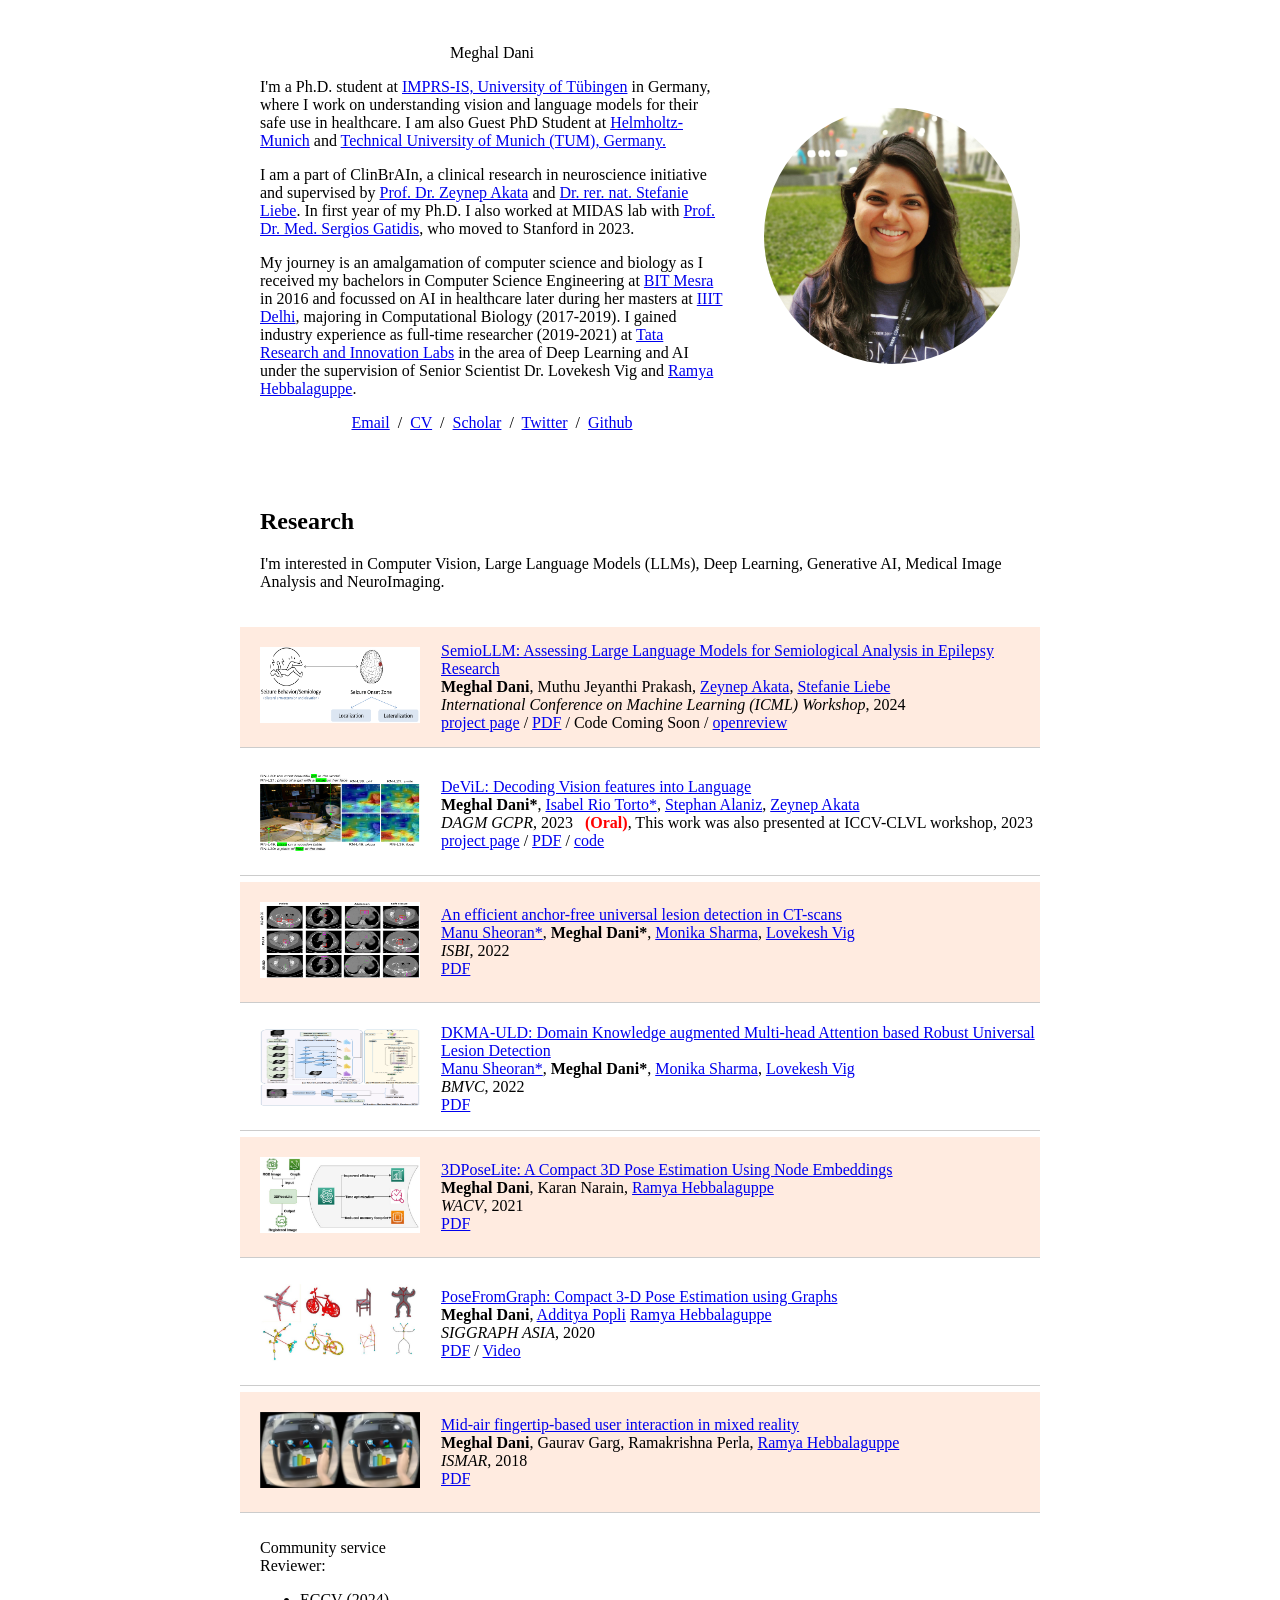
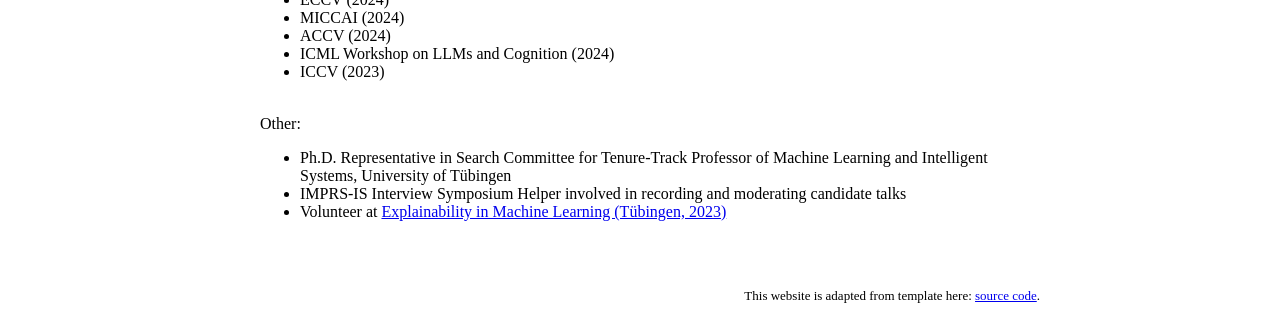
==== index.html @ 29d32790 "minor edits" ====
<!DOCTYPE HTML>
<html lang="en">
  <head>
    <meta http-equiv="Content-Type" content="text/html; charset=UTF-8">

    <title>Meghal Dani</title>

    <meta name="author" content="Meghal Dani">
    <meta name="viewport" content="width=device-width, initial-scale=1">
    <link rel="shortcut icon" href="images/favicon/favicon.ico" type="image/x-icon">
    <link rel="stylesheet" type="text/css" href="stylesheet.css">
    
  </head>

  <body>
    <table style="width:100%;max-width:800px;border:0px;border-spacing:0px;border-collapse:separate;margin-right:auto;margin-left:auto;"><tbody>
      <tr style="padding:0px">
        <td style="padding:0px">
          <table style="width:100%;border:0px;border-spacing:0px;border-collapse:separate;margin-right:auto;margin-left:auto;"><tbody>
            <tr style="padding:0px">
              <td style="padding:2.5%;width:63%;vertical-align:middle">
                <p class="name" style="text-align: center;">
                  Meghal Dani
                </p>
                <p>I'm a Ph.D. student at <a href="https://imprs.is.mpg.de/">IMPRS-IS, University of Tübingen</a> in Germany, where I work on understanding vision and language models for their safe use in healthcare</a>. I am also Guest PhD Student at <a href="https://www.helmholtz-munich.de/en/">Helmholtz-Munich</a> and <a href="https://www.tum.de/en/">Technical University of Munich (TUM), Germany.</a>
                </p>
                <p>
                  I am a part of ClinBrAIn, a clinical research in neuroscience initiative and supervised by <a href="https://www.eml-unitue.de/people/zeynep-akata">Prof. Dr. Zeynep Akata</a> and <a href="https://www.medizin.uni-tuebingen.de/de/das-klinikum/mitarbeiter/profil/2335">Dr. rer. nat. Stefanie Liebe</a>. In first year of my Ph.D. I also worked at MIDAS lab with <a href="https://med.stanford.edu/profiles/sergios-gatidis">Prof. Dr. Med. Sergios Gatidis</a>, who moved to Stanford in 2023. 
                </p>
                <p>
                  My journey is an amalgamation of computer science and biology as I received my bachelors in  Computer Science Engineering at <a href="https://www.bitmesra.ac.in/1">BIT Mesra</a> in 2016 and focussed on AI in healthcare later during her masters at <a href="https://iiitd.ac.in/">IIIT Delhi</a>, majoring in Computational Biology (2017-2019). I gained industry experience as full-time researcher (2019-2021) at <a href="https://www.tcs.com/what-we-do/research">Tata Research and Innovation Labs</a> in the area of Deep Learning and AI under the supervision of Senior Scientist Dr. Lovekesh Vig and <a href="https://rhebbalaguppe.github.io/">Ramya Hebbalaguppe</a>.
                </p>
                <p style="text-align:center">
                  <a href="mailto:meghal.dani@uni-tuebingen.de">Email</a> &nbsp;/&nbsp;
                  <a href="data/cv.pdf">CV</a> &nbsp;/&nbsp;
                  <!-- <a href="data/MDani-bio.txt">Bio</a> &nbsp;/&nbsp;  -->
                  <a href="https://scholar.google.co.in/citations?user=VOaQuLUAAAAJ">Scholar</a> &nbsp;/&nbsp;
                  <a href="https://twitter.com/dani_meghal">Twitter</a> &nbsp;/&nbsp;
                  <a href="https://github.com/meghalD/">Github</a>
                </p>
              </td>
              <td style="padding:2.5%;width:40%;max-width:40%">
                <a href="images/MDani.jpg"><img style="width:100%;max-width:100%;object-fit: cover; border-radius: 50%;" alt="profile photo" src="images/MDani.jpg" class="hoverZoomLink"></a>
              </td>
            </tr>
          </tbody></table>
          <table style="width:100%;border:0px;border-spacing:0px;border-collapse:separate;margin-right:auto;margin-left:auto;"><tbody>
              <tr>
              <td style="padding:20px;width:100%;vertical-align:middle">
                <h2>Research</h2>
                <p>
                  I'm interested in Computer Vision, Large Language Models (LLMs), Deep Learning, Generative AI, Medical Image Analysis and NeuroImaging.
                </p>
              </td>
            </tr>
          </tbody></table>
          <table style="width:100%;border:0px;border-spacing:0px;border-collapse:separate;margin-right:auto;margin-left:auto;"><tbody>

    <tr bgcolor="#fffebbe">
      <td style="padding:20px;width:25%;vertical-align:middle">
                    <img src="images/dani/intro_fig.png" alt="teaser-image" width="160" height="76&quot;">
                  </td>
                  <td width="75%" valign="middle">
                    <a href="https://arxiv.org/pdf/2407.03004">
                      <papertitle>SemioLLM: Assessing Large Language Models for Semiological Analysis in Epilepsy Research</papertitle>
                    </a>
                    <br>
                    <strong>Meghal Dani</strong>,
                    Muthu Jeyanthi Prakash, 
                    <a href="https://www.eml-unitue.de/people/zeynep-akata">Zeynep Akata</a>,
                    <a href="https://www.medizin.uni-tuebingen.de/de/das-klinikum/mitarbeiter/profil/233">Stefanie Liebe</a>
                    <br>                    
                    <em>International Conference on Machine Learning (ICML) Workshop</em>, 2024
                    <br>
                    <a href="https://www.eml-unitue.de/publication/semio-llm">project page</a>
                    /
                    <a href="https://arxiv.org/pdf/2407.03004">PDF</a>
                    /
                    Code Coming Soon
                    /
                    <a href="https://openreview.net/forum?id=VTguRX54Yb">openreview</a>
                    <br>                  
      </td>
    </tr>

    <tr>
      <td colspan="2" style="padding:3px;border-top: 1px solid #ccc;"></td>
    </tr>

    <tr>
        <td style="padding:20px;width:25%;vertical-align:middle">
          <img src="images/dani/devil_teaser.png" alt="teaser-image" width="160" height="77&quot;">
        </td>
        <td width="75%" valign="middle">
          <a href="https://arxiv.org/pdf/2309.01617">
            <papertitle>DeViL: Decoding Vision features into Language</papertitle>
          </a>
          <br>
          <strong>Meghal Dani*</strong>,
          <a href="https://www.eml-unitue.de/people/isabel-rio-torto">Isabel Rio Torto*</a>,
          <a href="https://www.eml-unitue.de/people/stephan-alaniz">Stephan Alaniz</a>,
          <a href="https://www.eml-unitue.de/people/zeynep-akata">Zeynep Akata</a>	
          <br>
          <em>DAGM GCPR</em>, 2023 &nbsp <font color="red"><strong>(Oral)</strong></font>, This work was also presented at ICCV-CLVL workshop, 2023
          <br>
          <a href="https://www.eml-unitue.de/publication/devil">project page</a>
          /
          <a href="https://arxiv.org/abs/2309.01617">PDF</a>
          /
          <a href="https://github.com/ExplainableML/DeViL">code</a>
          <br>
        </td>
    </tr>

    <tr>
      <td colspan="2" style="padding:3px;border-top: 1px solid #ccc;"></td>
    </tr>

    <tr bgcolor="#fffebbe">
      <td style="padding:20px;width:25%;vertical-align:middle">
                    <img src="images/dani/isbi.png" alt="teaser-image" width="160" height="76&quot;">
                  </td>
                  <td width="75%" valign="middle">
                    <a href="https://arxiv.org/pdf/2203.16074">
                      <papertitle>An efficient anchor-free universal lesion detection in CT-scans</papertitle>
                    </a>
                    <br>
                    <a href="https://scholar.google.com/citations?user=YKU4cZUAAAAJ">Manu Sheoran*</a>,
                    <strong>Meghal Dani*</strong>,
                    <a href="https://scholar.google.co.in/citations?user=p3-nnLQAAAAJ">Monika Sharma</a>,
                    <a href="https://scholar.google.co.in/citations?user=M5MIeROF8JYC">Lovekesh Vig</a>
                        <br>
                        <em>ISBI</em>, 2022
                        <br>
                        <a href="https://arxiv.org/abs/2203.16074">PDF</a>
                    <br>                  
      </td>
    </tr>

    <tr>
      <td colspan="2" style="padding:3px;border-top: 1px solid #ccc;"></td>
    </tr>

    <tr>
      <td style="padding:20px;width:25%;vertical-align:middle">
        <img src="images/dani/bmvc.png" alt="teaser-image" width="160" height="77&quot;">
      </td>
      <td width="75%" valign="middle">
        <a href="https://arxiv.org/pdf/2203.06886">
          <papertitle>DKMA-ULD: Domain Knowledge augmented Multi-head Attention based Robust Universal Lesion Detection</papertitle>
        </a>
        <br>
        <a href="https://scholar.google.com/citations?user=YKU4cZUAAAAJ">Manu Sheoran*</a>,
        <strong>Meghal Dani*</strong>,
        <a href="https://scholar.google.co.in/citations?user=p3-nnLQAAAAJ">Monika Sharma</a>,
        <a href="https://scholar.google.co.in/citations?user=M5MIeROF8JYC">Lovekesh Vig</a>
            <br>
            <em>BMVC</em>, 2022
            <br>
            <a href="https://arxiv.org/pdf/2203.06886">PDF</a>
        <br>  
      </td>
  </tr>

  <tr>
    <td colspan="2" style="padding:3px;border-top: 1px solid #ccc;"></td>
  </tr>


  <tr bgcolor="#fffebbe">
    <td style="padding:20px;width:25%;vertical-align:middle">
                  <img src="images/dani/wacv.png" alt="teaser-image" width="160" height="76&quot;">
                </td>
                <td width="75%" valign="middle">
                  <a href="https://openaccess.thecvf.com/content/WACV2021/papers/Dani_3DPoseLite_A_Compact_3D_Pose_Estimation_Using_Node_Embeddings_WACV_2021_paper.pdf">
                    <papertitle>3DPoseLite: A Compact 3D Pose Estimation Using Node Embeddings</papertitle>
                  </a>
                  <br>
                  <strong>Meghal Dani</strong>,
                  Karan Narain,
                  <a href="https://rhebbalaguppe.github.io/">Ramya Hebbalaguppe</a>
                      <br>
                      <em>WACV</em>, 2021
                      <br>
                      <a href="https://openaccess.thecvf.com/content/WACV2021/papers/Dani_3DPoseLite_A_Compact_3D_Pose_Estimation_Using_Node_Embeddings_WACV_2021_paper.pdf">PDF</a>
                  <br>                  
    </td>
  </tr>

  <tr>
    <td colspan="2" style="padding:3px;border-top: 1px solid #ccc;"></td>
  </tr>

  <tr>
    <td style="padding:20px;width:25%;vertical-align:middle">
      <img src="images/dani/siggraph.png" alt="teaser-image" width="160" height="77&quot;">
    </td>
    <td width="75%" valign="middle">
      <a href="https://dl.acm.org/doi/10.1145/3410700.3425433">
        <papertitle>PoseFromGraph: Compact 3-D Pose Estimation using Graphs</papertitle>
      </a>
      <br>
      <strong>Meghal Dani</strong>,
      <a href="https://scholar.google.com/citations?user=Y2OEszYAAAAJ&hl=en">Additya Popli</a>
      <a href="https://rhebbalaguppe.github.io/">Ramya Hebbalaguppe</a>
          <br>
          <em>SIGGRAPH ASIA</em>, 2020
          <br>
          <a href="https://www.researchgate.net/publication/347133493_PoseFromGraph_Compact_3-D_Pose_Estimation_using_Graphs#fullTextFileContent">PDF</a>
          /
          <a href="https://dl.acm.org/doi/10.1145/3410700.3425433#supplementary-materials">Video</a>
      <br>  
    </td>
  </tr>

  <tr>
    <td colspan="2" style="padding:3px;border-top: 1px solid #ccc;"></td>
  </tr>


  <tr bgcolor="#fffebbe">
    <td style="padding:20px;width:25%;vertical-align:middle">
                  <img src="images/dani/ismar.png" alt="teaser-image" width="160" height="76&quot;">
                </td>
                <td width="75%" valign="middle">
                  <a href="https://ieeexplore.ieee.org/abstract/document/8699224">
                    <papertitle>Mid-air fingertip-based user interaction in mixed reality</papertitle>
                  </a>
                  <br>
                  <strong>Meghal Dani</strong>,
                  Gaurav Garg, 
                  Ramakrishna Perla,
                  <a href="https://rhebbalaguppe.github.io/">Ramya Hebbalaguppe</a>
                      <br>
                      <em>ISMAR</em>, 2018
                      <br>
                      <a href="https://www.researchgate.net/publication/332761892_Mid-Air_Fingertip-Based_User_Interaction_in_Mixed_Reality#fullTextFileContent">PDF</a>
                  <br>                  
    </td>
  </tr>

  <tr>
    <td colspan="2" style="padding:3px;border-top: 1px solid #ccc;"></td>
  </tr>

    </tbody></table>

    <table style="width:100%;border:0px;border-spacing:0px;border-collapse:separate;margin-right:auto;margin-left:auto;"><tbody>
      <tr>
      <td style="padding:20px;width:100%;vertical-align:middle">
        <heading>Community service</heading>
          <br>
          Reviewer:
          <ul>
            <li>ECCV (2024)</li>
            <li>MICCAI (2024)</li>
            <li>ACCV (2024)</li>
            <li>ICML Workshop on LLMs and Cognition (2024)</li>
            <li>ICCV (2023) </li> 
          </ul>
          <br>
          Other:
          <ul>
            <li>Ph.D. Representative in Search Committee for Tenure-Track Professor of Machine Learning and Intelligent Systems, University of Tübingen</li>
            <li>IMPRS-IS Interview Symposium Helper involved in recording and moderating candidate talks</li> 
            <li>Volunteer at <a href="https://www.eml-unitue.de/events/external_events">Explainability in Machine Learning (Tübingen, 2023)</a></li> 
          </ul>

        <p></p>
      </td>
    </tr>
  </tbody></table>
          
          
          <table style="width:100%;border:0px;border-spacing:0px;border-collapse:separate;margin-right:auto;margin-left:auto;"><tbody>
            <tr>
              <td style="padding:0px">
                <br>
                <p style="text-align:right;font-size:small;">
                  This website is adapted from template here: <a href="https://github.com/jonbarron/jonbarron_website">source code</a>.
                </p>
              </td>
            </tr>
          </tbody></table>
        </td>
      </tr>
    </table>
  </body>
</html>
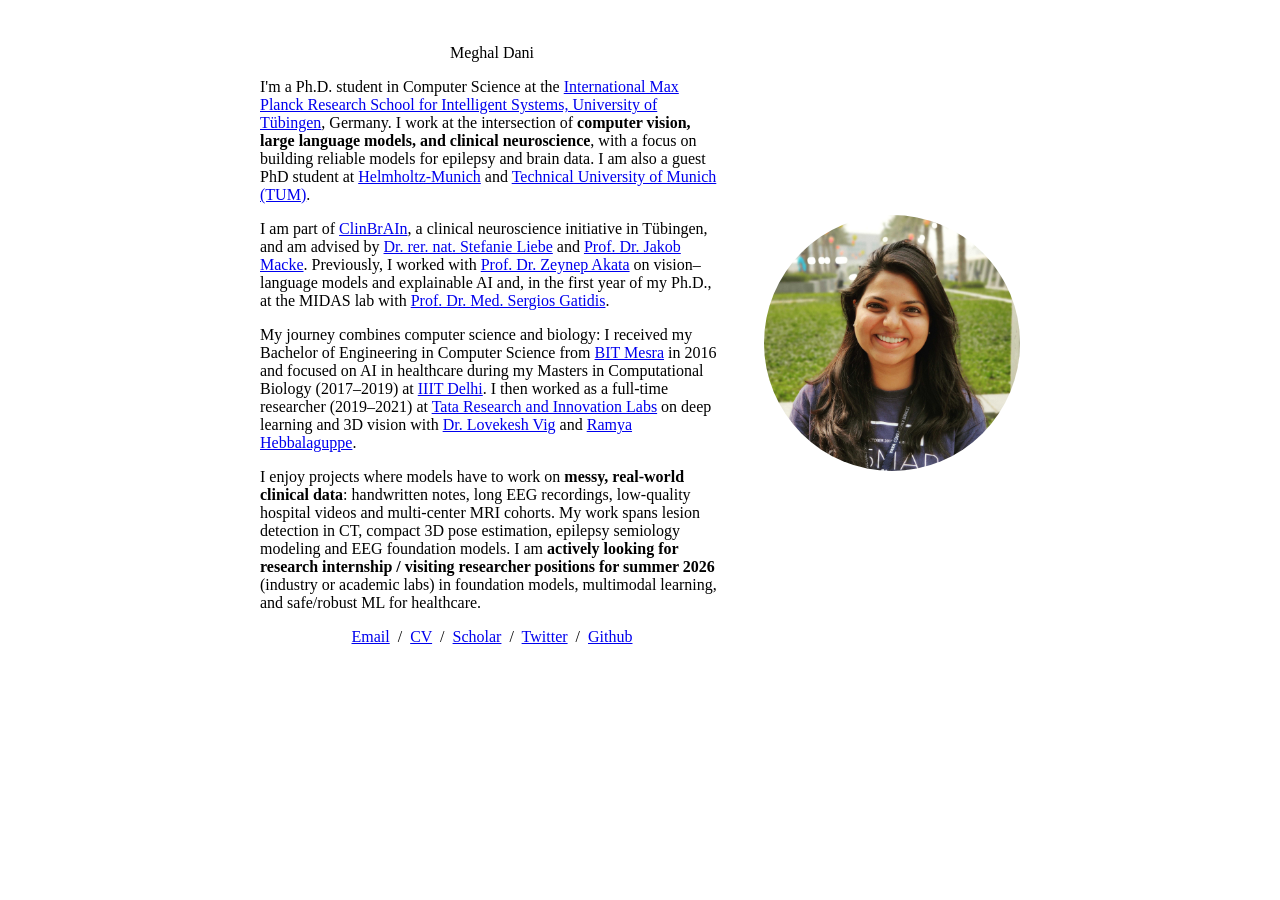
==== commit 93c6350e: "Revise personal and research details in index.html Updated personal and research information, includ" ====
--- a/index.html
+++ b/index.html
@@ -22,13 +22,36 @@
                 <p class="name" style="text-align: center;">
                   Meghal Dani
                 </p>
-                <p>I'm a Ph.D. student at <a href="https://imprs.is.mpg.de/">IMPRS-IS, University of Tübingen</a> in Germany, where I work on understanding vision and language models for their safe use in healthcare</a>. I am also Guest PhD Student at <a href="https://www.helmholtz-munich.de/en/">Helmholtz-Munich</a> and <a href="https://www.tum.de/en/">Technical University of Munich (TUM), Germany.</a>
+                <p>
+                  I'm a Ph.D. student in Computer Science at the 
+                  <a href="https://imprs.is.mpg.de/">International Max Planck Research School for Intelligent Systems, University of Tübingen</a>, Germany. 
+                  I work at the intersection of <b>computer vision, large language models, and clinical neuroscience</b>, with a focus on building reliable models for epilepsy and brain data.
+                  I am also a guest PhD student at 
+                  <a href="https://www.helmholtz-munich.de/en/">Helmholtz-Munich</a> and 
+                  <a href="https://www.tum.de/en/">Technical University of Munich (TUM)</a>.
                 </p>
                 <p>
-                  I am a part of ClinBrAIn, a clinical research in neuroscience initiative and supervised by <a href="https://www.eml-unitue.de/people/zeynep-akata">Prof. Dr. Zeynep Akata</a> and <a href="https://www.medizin.uni-tuebingen.de/de/das-klinikum/mitarbeiter/profil/2335">Dr. rer. nat. Stefanie Liebe</a>. In first year of my Ph.D. I also worked at MIDAS lab with <a href="https://med.stanford.edu/profiles/sergios-gatidis">Prof. Dr. Med. Sergios Gatidis</a>, who moved to Stanford in 2023. 
+                  I am part of <a href="https://clinbrain.de/">ClinBrAIn</a>, a clinical neuroscience initiative in Tübingen, and am advised by 
+                  <a href="https://www.medizin.uni-tuebingen.de/de/das-klinikum/mitarbeiter/profil/2335">Dr. rer. nat. Stefanie Liebe</a> and 
+                  <a href="https://ei.is.mpg.de/person/jmacke">Prof. Dr. Jakob Macke</a>. 
+                  Previously, I worked with 
+                  <a href="https://www.eml-unitue.de/people/zeynep-akata">Prof. Dr. Zeynep Akata</a> on vision–language models and explainable AI and, in the first year of my Ph.D., at the MIDAS lab with 
+                  <a href="https://med.stanford.edu/profiles/sergios-gatidis">Prof. Dr. Med. Sergios Gatidis</a>.
                 </p>
                 <p>
-                  My journey is an amalgamation of computer science and biology as I received my bachelors in  Computer Science Engineering at <a href="https://www.bitmesra.ac.in/1">BIT Mesra</a> in 2016 and focussed on AI in healthcare later during her masters at <a href="https://iiitd.ac.in/">IIIT Delhi</a>, majoring in Computational Biology (2017-2019). I gained industry experience as full-time researcher (2019-2021) at <a href="https://www.tcs.com/what-we-do/research">Tata Research and Innovation Labs</a> in the area of Deep Learning and AI under the supervision of Senior Scientist Dr. Lovekesh Vig and <a href="https://rhebbalaguppe.github.io/">Ramya Hebbalaguppe</a>.
+                  My journey combines computer science and biology: I received my Bachelor of Engineering in Computer Science from 
+                  <a href="https://www.bitmesra.ac.in/1">BIT Mesra</a> in 2016 and focused on AI in healthcare during my Masters in Computational Biology (2017–2019) at 
+                  <a href="https://iiitd.ac.in/">IIIT Delhi</a>. 
+                  I then worked as a full-time researcher (2019–2021) at 
+                  <a href="https://www.tcs.com/what-we-do/research">Tata Research and Innovation Labs</a> on deep learning and 3D vision with 
+                  <a href="https://scholar.google.co.in/citations?user=M5MIeROF8JYC">Dr. Lovekesh Vig</a> and 
+                  <a href="https://rhebbalaguppe.github.io/">Ramya Hebbalaguppe</a>.
+                </p>
+                <p>
+                  I enjoy projects where models have to work on <b>messy, real-world clinical data</b>: handwritten notes, long EEG recordings, low-quality hospital videos and multi-center MRI cohorts. 
+                  My work spans lesion detection in CT, compact 3D pose estimation, epilepsy semiology modeling and EEG foundation models.
+                  I am <b>actively looking for research internship / visiting researcher positions for summer 2026</b> (industry or academic labs) in 
+                  foundation models, multimodal learning, and safe/robust ML for healthcare.
                 </p>
                 <p style="text-align:center">
                   <a href="mailto:meghal.dani@uni-tuebingen.de">Email</a> &nbsp;/&nbsp;
@@ -44,246 +67,6 @@
               </td>
             </tr>
           </tbody></table>
-          <table style="width:100%;border:0px;border-spacing:0px;border-collapse:separate;margin-right:auto;margin-left:auto;"><tbody>
-              <tr>
-              <td style="padding:20px;width:100%;vertical-align:middle">
-                <h2>Research</h2>
-                <p>
-                  I'm interested in Computer Vision, Large Language Models (LLMs), Deep Learning, Generative AI, Medical Image Analysis and NeuroImaging.
-                </p>
-              </td>
-            </tr>
-          </tbody></table>
-          <table style="width:100%;border:0px;border-spacing:0px;border-collapse:separate;margin-right:auto;margin-left:auto;"><tbody>
 
-    <tr bgcolor="#fffebbe">
-      <td style="padding:20px;width:25%;vertical-align:middle">
-                    <img src="images/dani/intro_fig.png" alt="teaser-image" width="160" height="76&quot;">
-                  </td>
-                  <td width="75%" valign="middle">
-                    <a href="https://arxiv.org/pdf/2407.03004">
-                      <papertitle>SemioLLM: Assessing Large Language Models for Semiological Analysis in Epilepsy Research</papertitle>
-                    </a>
-                    <br>
-                    <strong>Meghal Dani</strong>,
-                    Muthu Jeyanthi Prakash, 
-                    <a href="https://www.eml-unitue.de/people/zeynep-akata">Zeynep Akata</a>,
-                    <a href="https://www.medizin.uni-tuebingen.de/de/das-klinikum/mitarbeiter/profil/233">Stefanie Liebe</a>
-                    <br>                    
-                    <em>International Conference on Machine Learning (ICML) Workshop</em>, 2024
-                    <br>
-                    <a href="https://www.eml-unitue.de/publication/semio-llm">project page</a>
-                    /
-                    <a href="https://arxiv.org/pdf/2407.03004">PDF</a>
-                    /
-                    Code Coming Soon
-                    /
-                    <a href="https://openreview.net/forum?id=VTguRX54Yb">openreview</a>
-                    <br>                  
-      </td>
-    </tr>
-
-    <tr>
-      <td colspan="2" style="padding:3px;border-top: 1px solid #ccc;"></td>
-    </tr>
-
-    <tr>
-        <td style="padding:20px;width:25%;vertical-align:middle">
-          <img src="images/dani/devil_teaser.png" alt="teaser-image" width="160" height="77&quot;">
-        </td>
-        <td width="75%" valign="middle">
-          <a href="https://arxiv.org/pdf/2309.01617">
-            <papertitle>DeViL: Decoding Vision features into Language</papertitle>
-          </a>
-          <br>
-          <strong>Meghal Dani*</strong>,
-          <a href="https://www.eml-unitue.de/people/isabel-rio-torto">Isabel Rio Torto*</a>,
-          <a href="https://www.eml-unitue.de/people/stephan-alaniz">Stephan Alaniz</a>,
-          <a href="https://www.eml-unitue.de/people/zeynep-akata">Zeynep Akata</a>	
-          <br>
-          <em>DAGM GCPR</em>, 2023 &nbsp <font color="red"><strong>(Oral)</strong></font>, This work was also presented at ICCV-CLVL workshop, 2023
-          <br>
-          <a href="https://www.eml-unitue.de/publication/devil">project page</a>
-          /
-          <a href="https://arxiv.org/abs/2309.01617">PDF</a>
-          /
-          <a href="https://github.com/ExplainableML/DeViL">code</a>
-          <br>
-        </td>
-    </tr>
-
-    <tr>
-      <td colspan="2" style="padding:3px;border-top: 1px solid #ccc;"></td>
-    </tr>
-
-    <tr bgcolor="#fffebbe">
-      <td style="padding:20px;width:25%;vertical-align:middle">
-                    <img src="images/dani/isbi.png" alt="teaser-image" width="160" height="76&quot;">
-                  </td>
-                  <td width="75%" valign="middle">
-                    <a href="https://arxiv.org/pdf/2203.16074">
-                      <papertitle>An efficient anchor-free universal lesion detection in CT-scans</papertitle>
-                    </a>
-                    <br>
-                    <a href="https://scholar.google.com/citations?user=YKU4cZUAAAAJ">Manu Sheoran*</a>,
-                    <strong>Meghal Dani*</strong>,
-                    <a href="https://scholar.google.co.in/citations?user=p3-nnLQAAAAJ">Monika Sharma</a>,
-                    <a href="https://scholar.google.co.in/citations?user=M5MIeROF8JYC">Lovekesh Vig</a>
-                        <br>
-                        <em>ISBI</em>, 2022
-                        <br>
-                        <a href="https://arxiv.org/abs/2203.16074">PDF</a>
-                    <br>                  
-      </td>
-    </tr>
-
-    <tr>
-      <td colspan="2" style="padding:3px;border-top: 1px solid #ccc;"></td>
-    </tr>
-
-    <tr>
-      <td style="padding:20px;width:25%;vertical-align:middle">
-        <img src="images/dani/bmvc.png" alt="teaser-image" width="160" height="77&quot;">
-      </td>
-      <td width="75%" valign="middle">
-        <a href="https://arxiv.org/pdf/2203.06886">
-          <papertitle>DKMA-ULD: Domain Knowledge augmented Multi-head Attention based Robust Universal Lesion Detection</papertitle>
-        </a>
-        <br>
-        <a href="https://scholar.google.com/citations?user=YKU4cZUAAAAJ">Manu Sheoran*</a>,
-        <strong>Meghal Dani*</strong>,
-        <a href="https://scholar.google.co.in/citations?user=p3-nnLQAAAAJ">Monika Sharma</a>,
-        <a href="https://scholar.google.co.in/citations?user=M5MIeROF8JYC">Lovekesh Vig</a>
-            <br>
-            <em>BMVC</em>, 2022
-            <br>
-            <a href="https://arxiv.org/pdf/2203.06886">PDF</a>
-        <br>  
-      </td>
-  </tr>
-
-  <tr>
-    <td colspan="2" style="padding:3px;border-top: 1px solid #ccc;"></td>
-  </tr>
-
-
-  <tr bgcolor="#fffebbe">
-    <td style="padding:20px;width:25%;vertical-align:middle">
-                  <img src="images/dani/wacv.png" alt="teaser-image" width="160" height="76&quot;">
-                </td>
-                <td width="75%" valign="middle">
-                  <a href="https://openaccess.thecvf.com/content/WACV2021/papers/Dani_3DPoseLite_A_Compact_3D_Pose_Estimation_Using_Node_Embeddings_WACV_2021_paper.pdf">
-                    <papertitle>3DPoseLite: A Compact 3D Pose Estimation Using Node Embeddings</papertitle>
-                  </a>
-                  <br>
-                  <strong>Meghal Dani</strong>,
-                  Karan Narain,
-                  <a href="https://rhebbalaguppe.github.io/">Ramya Hebbalaguppe</a>
-                      <br>
-                      <em>WACV</em>, 2021
-                      <br>
-                      <a href="https://openaccess.thecvf.com/content/WACV2021/papers/Dani_3DPoseLite_A_Compact_3D_Pose_Estimation_Using_Node_Embeddings_WACV_2021_paper.pdf">PDF</a>
-                  <br>                  
-    </td>
-  </tr>
-
-  <tr>
-    <td colspan="2" style="padding:3px;border-top: 1px solid #ccc;"></td>
-  </tr>
-
-  <tr>
-    <td style="padding:20px;width:25%;vertical-align:middle">
-      <img src="images/dani/siggraph.png" alt="teaser-image" width="160" height="77&quot;">
-    </td>
-    <td width="75%" valign="middle">
-      <a href="https://dl.acm.org/doi/10.1145/3410700.3425433">
-        <papertitle>PoseFromGraph: Compact 3-D Pose Estimation using Graphs</papertitle>
-      </a>
-      <br>
-      <strong>Meghal Dani</strong>,
-      <a href="https://scholar.google.com/citations?user=Y2OEszYAAAAJ&hl=en">Additya Popli</a>
-      <a href="https://rhebbalaguppe.github.io/">Ramya Hebbalaguppe</a>
-          <br>
-          <em>SIGGRAPH ASIA</em>, 2020
-          <br>
-          <a href="https://www.researchgate.net/publication/347133493_PoseFromGraph_Compact_3-D_Pose_Estimation_using_Graphs#fullTextFileContent">PDF</a>
-          /
-          <a href="https://dl.acm.org/doi/10.1145/3410700.3425433#supplementary-materials">Video</a>
-      <br>  
-    </td>
-  </tr>
-
-  <tr>
-    <td colspan="2" style="padding:3px;border-top: 1px solid #ccc;"></td>
-  </tr>
-
-
-  <tr bgcolor="#fffebbe">
-    <td style="padding:20px;width:25%;vertical-align:middle">
-                  <img src="images/dani/ismar.png" alt="teaser-image" width="160" height="76&quot;">
-                </td>
-                <td width="75%" valign="middle">
-                  <a href="https://ieeexplore.ieee.org/abstract/document/8699224">
-                    <papertitle>Mid-air fingertip-based user interaction in mixed reality</papertitle>
-                  </a>
-                  <br>
-                  <strong>Meghal Dani</strong>,
-                  Gaurav Garg, 
-                  Ramakrishna Perla,
-                  <a href="https://rhebbalaguppe.github.io/">Ramya Hebbalaguppe</a>
-                      <br>
-                      <em>ISMAR</em>, 2018
-                      <br>
-                      <a href="https://www.researchgate.net/publication/332761892_Mid-Air_Fingertip-Based_User_Interaction_in_Mixed_Reality#fullTextFileContent">PDF</a>
-                  <br>                  
-    </td>
-  </tr>
-
-  <tr>
-    <td colspan="2" style="padding:3px;border-top: 1px solid #ccc;"></td>
-  </tr>
-
-    </tbody></table>
-
-    <table style="width:100%;border:0px;border-spacing:0px;border-collapse:separate;margin-right:auto;margin-left:auto;"><tbody>
-      <tr>
-      <td style="padding:20px;width:100%;vertical-align:middle">
-        <heading>Community service</heading>
-          <br>
-          Reviewer:
-          <ul>
-            <li>ECCV (2024)</li>
-            <li>MICCAI (2024)</li>
-            <li>ACCV (2024)</li>
-            <li>ICML Workshop on LLMs and Cognition (2024)</li>
-            <li>ICCV (2023) </li> 
-          </ul>
-          <br>
-          Other:
-          <ul>
-            <li>Ph.D. Representative in Search Committee for Tenure-Track Professor of Machine Learning and Intelligent Systems, University of Tübingen</li>
-            <li>IMPRS-IS Interview Symposium Helper involved in recording and moderating candidate talks</li> 
-            <li>Volunteer at <a href="https://www.eml-unitue.de/events/external_events">Explainability in Machine Learning (Tübingen, 2023)</a></li> 
-          </ul>
-
-        <p></p>
-      </td>
-    </tr>
-  </tbody></table>
-          
-          
-          <table style="width:100%;border:0px;border-spacing:0px;border-collapse:separate;margin-right:auto;margin-left:auto;"><tbody>
-            <tr>
-              <td style="padding:0px">
-                <br>
-                <p style="text-align:right;font-size:small;">
-                  This website is adapted from template here: <a href="https://github.com/jonbarron/jonbarron_website">source code</a>.
-                </p>
-              </td>
-            </tr>
-          </tbody></table>
-        </td>
-      </tr>
-    </table>
-  </body>
-</html>
+          <!-- Research interests -->
+          <table style="width:100%;border
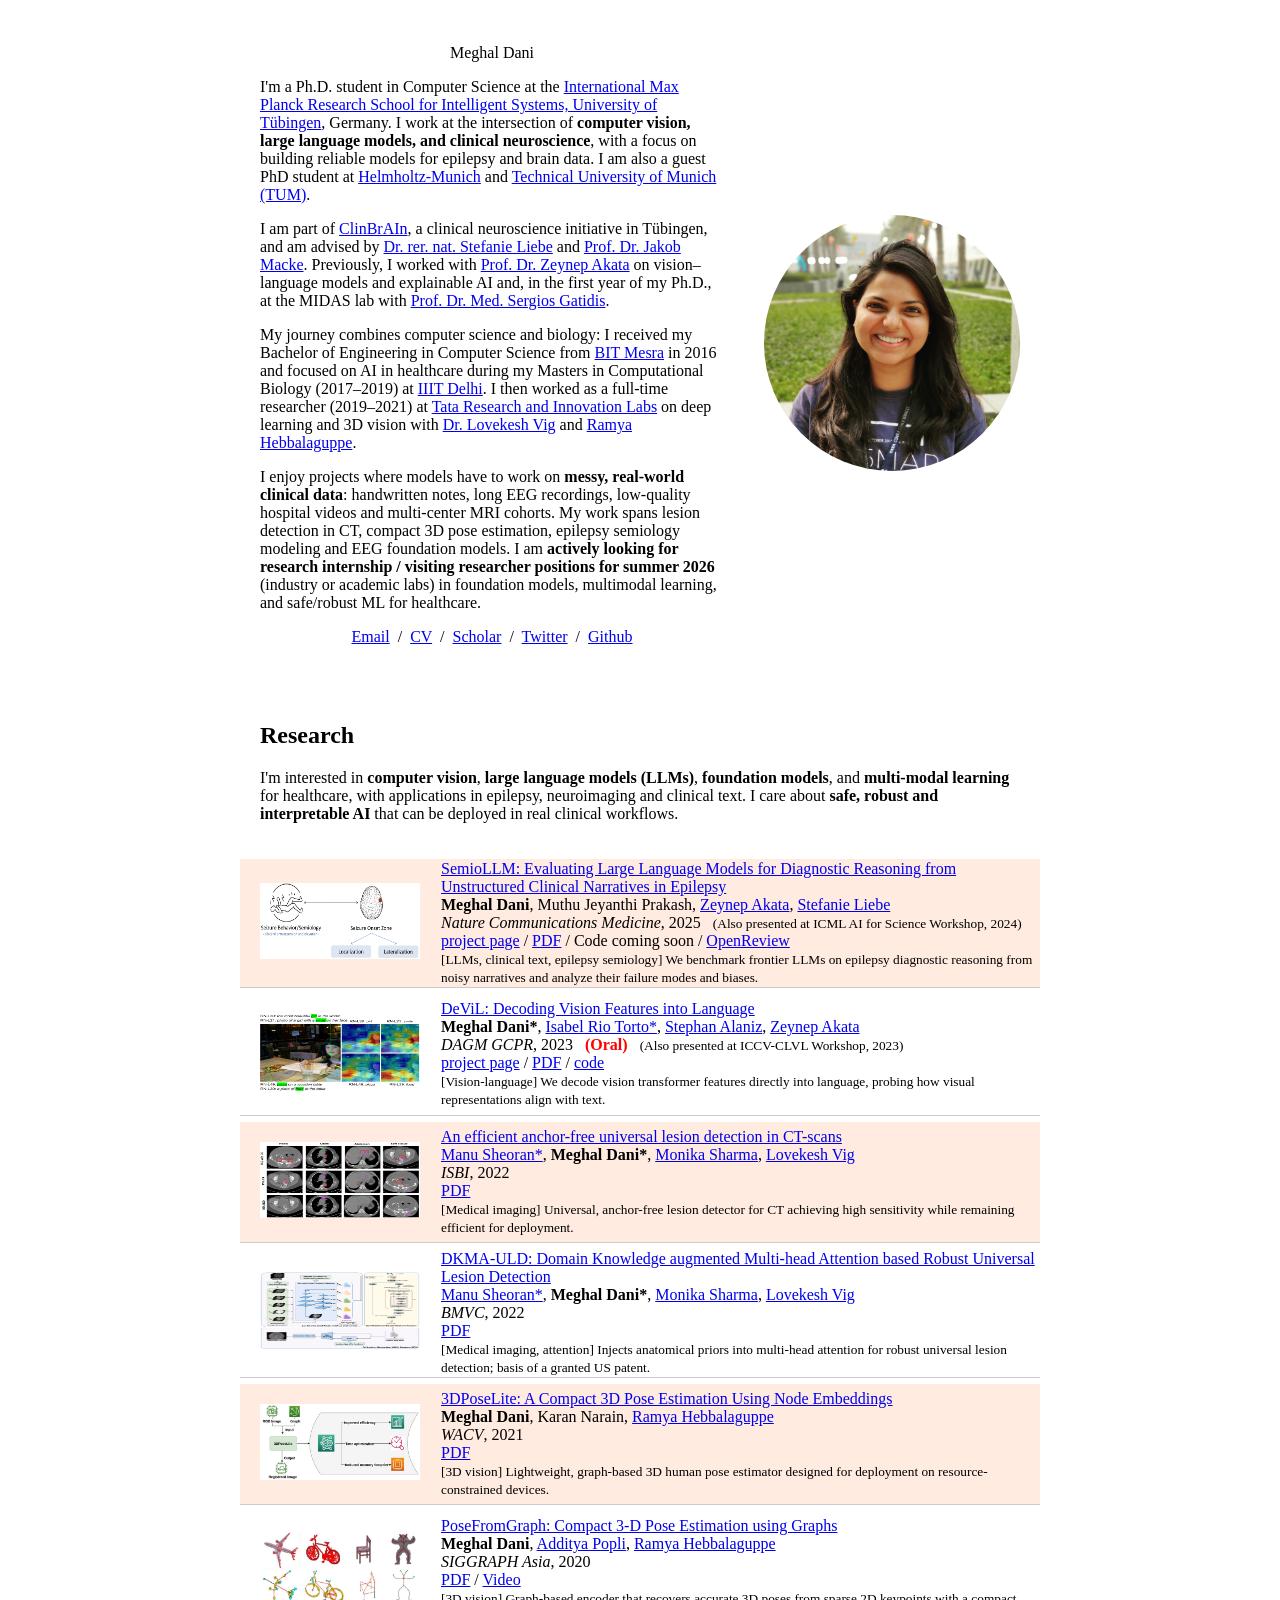
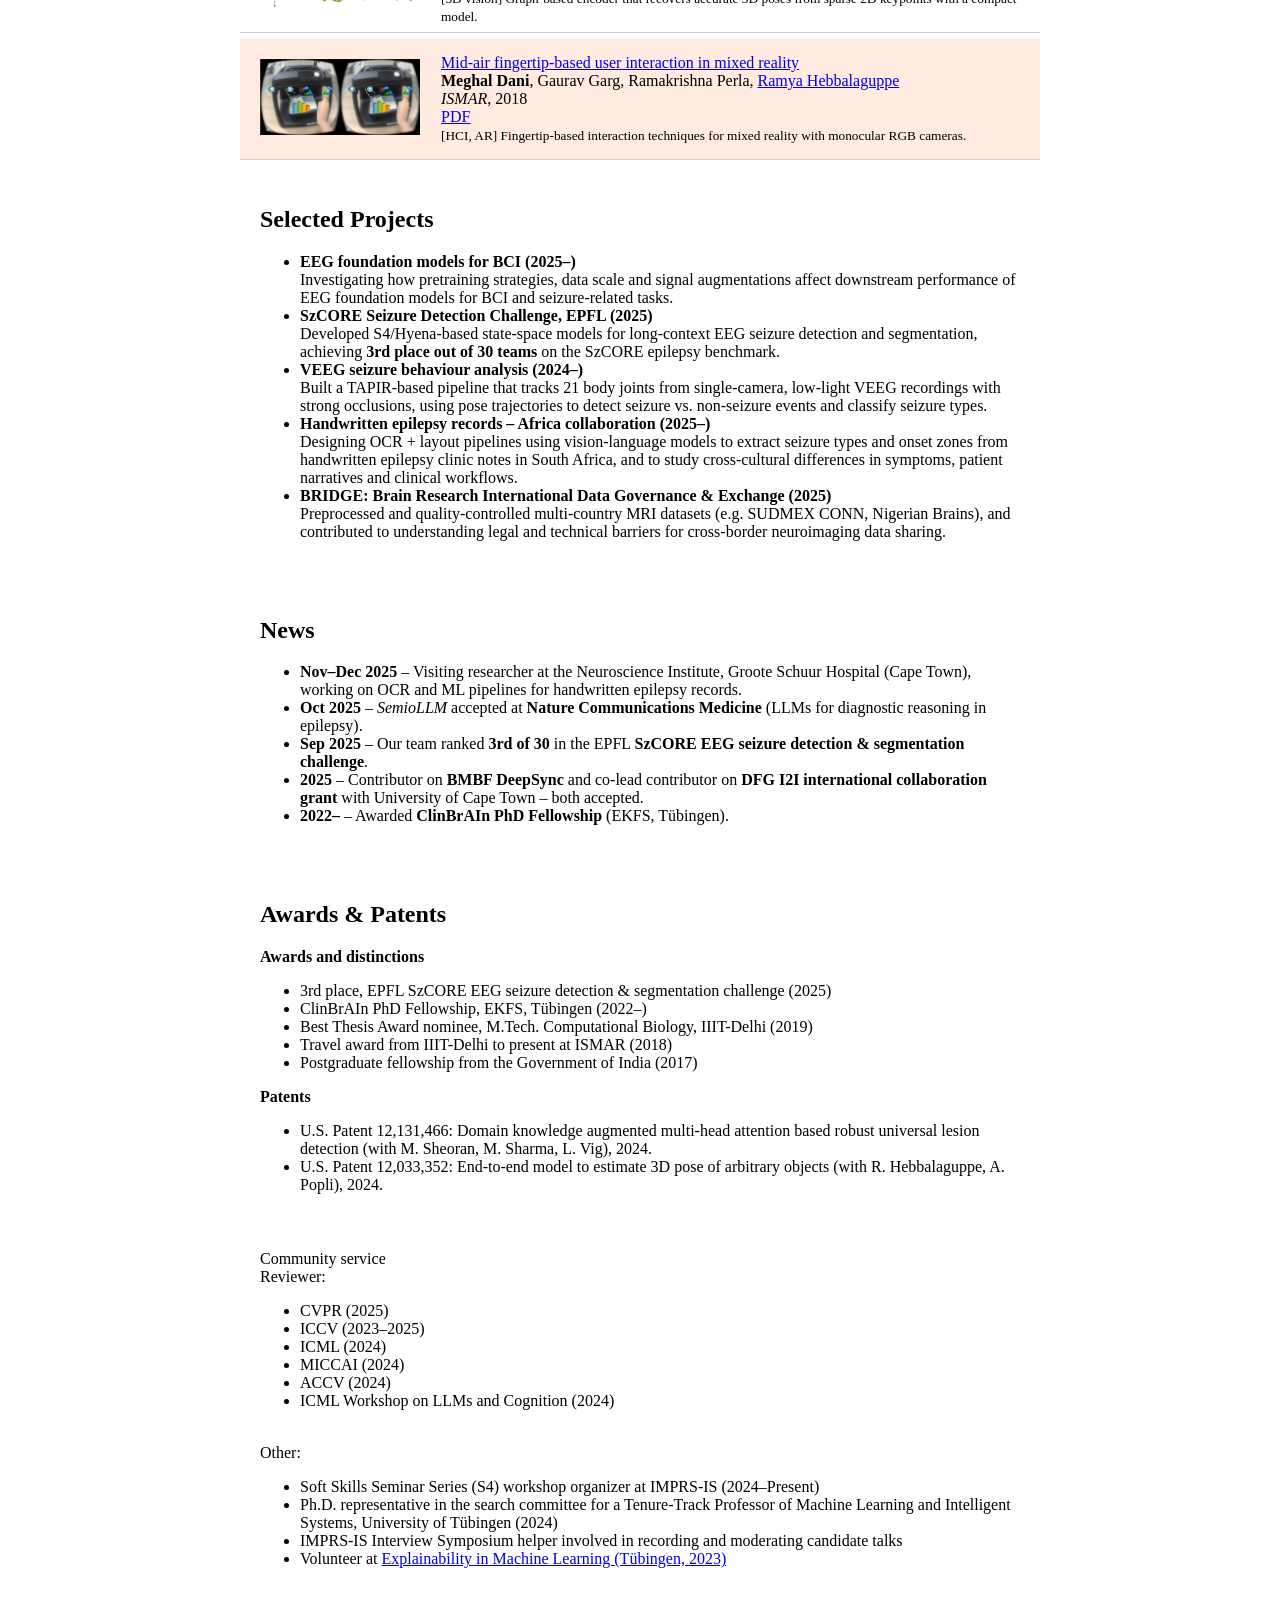
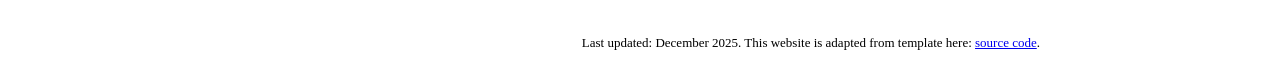
==== commit 85bef317: "resolved incomplete part" ====
--- a/index.html
+++ b/index.html
@@ -69,4 +69,346 @@
           </tbody></table>
 
           <!-- Research interests -->
-          <table style="width:100%;border
+          <table style="width:100%;border:0px;border-spacing:0px;border-collapse:separate;margin-right:auto;margin-left:auto;"><tbody>
+              <tr>
+              <td style="padding:20px;width:100%;vertical-align:middle">
+                <h2>Research</h2>
+                <p>
+                  I'm interested in <b>computer vision</b>, <b>large language models (LLMs)</b>, <b>foundation models</b>, and <b>multi-modal learning</b> for healthcare, 
+                  with applications in epilepsy, neuroimaging and clinical text. 
+                  I care about <b>safe, robust and interpretable AI</b> that can be deployed in real clinical workflows.
+                </p>
+              </td>
+            </tr>
+          </tbody></table>
+
+          <!-- Publications -->
+          <table style="width:100%;border:0px;border-spacing:0px;border-collapse:separate;margin-right:auto;margin-left:auto;"><tbody>
+
+    <tr bgcolor="#fffebbe">
+      <td style="padding:20px;width:25%;vertical-align:middle">
+        <img src="images/dani/intro_fig.png" alt="teaser-image" width="160" height="76">
+      </td>
+      <td width="75%" valign="middle">
+        <a href="https://arxiv.org/pdf/2407.03004">
+          <papertitle>SemioLLM: Evaluating Large Language Models for Diagnostic Reasoning from Unstructured Clinical Narratives in Epilepsy</papertitle>
+        </a>
+        <br>
+        <strong>Meghal Dani</strong>,
+        Muthu Jeyanthi Prakash, 
+        <a href="https://www.eml-unitue.de/people/zeynep-akata">Zeynep Akata</a>,
+        <a href="https://www.medizin.uni-tuebingen.de/de/das-klinikum/mitarbeiter/profil/2335">Stefanie Liebe</a>
+        <br>                    
+        <em>Nature Communications Medicine</em>, 2025 &nbsp; 
+        <span style="font-size:smaller;">(Also presented at ICML AI for Science Workshop, 2024)</span>
+        <br>
+        <a href="https://www.eml-unitue.de/publication/semio-llm">project page</a>
+        /
+        <a href="https://arxiv.org/pdf/2407.03004">PDF</a>
+        /
+        Code coming soon
+        /
+        <a href="https://openreview.net/forum?id=VTguRX54Yb">OpenReview</a>
+        <br>
+        <span style="font-size:smaller;">
+          [LLMs, clinical text, epilepsy semiology] We benchmark frontier LLMs on epilepsy diagnostic reasoning from noisy narratives and analyze their failure modes and biases.
+        </span>
+      </td>
+    </tr>
+
+    <tr>
+      <td colspan="2" style="padding:3px;border-top: 1px solid #ccc;"></td>
+    </tr>
+
+    <tr>
+      <td style="padding:20px;width:25%;vertical-align:middle">
+        <img src="images/dani/devil_teaser.png" alt="teaser-image" width="160" height="77">
+      </td>
+      <td width="75%" valign="middle">
+        <a href="https://arxiv.org/pdf/2309.01617">
+          <papertitle>DeViL: Decoding Vision Features into Language</papertitle>
+        </a>
+        <br>
+        <strong>Meghal Dani*</strong>,
+        <a href="https://www.eml-unitue.de/people/isabel-rio-torto">Isabel Rio Torto*</a>,
+        <a href="https://www.eml-unitue.de/people/stephan-alaniz">Stephan Alaniz</a>,
+        <a href="https://www.eml-unitue.de/people/zeynep-akata">Zeynep Akata</a>	
+        <br>
+        <em>DAGM GCPR</em>, 2023 &nbsp; <font color="red"><strong>(Oral)</strong></font> &nbsp; 
+        <span style="font-size:smaller;">(Also presented at ICCV-CLVL Workshop, 2023)</span>
+        <br>
+        <a href="https://www.eml-unitue.de/publication/devil">project page</a>
+        /
+        <a href="https://arxiv.org/abs/2309.01617">PDF</a>
+        /
+        <a href="https://github.com/ExplainableML/DeViL">code</a>
+        <br>
+        <span style="font-size:smaller;">
+          [Vision-language] We decode vision transformer features directly into language, probing how visual representations align with text.
+        </span>
+      </td>
+    </tr>
+
+    <tr>
+      <td colspan="2" style="padding:3px;border-top: 1px solid #ccc;"></td>
+    </tr>
+
+    <tr bgcolor="#fffebbe">
+      <td style="padding:20px;width:25%;vertical-align:middle">
+        <img src="images/dani/isbi.png" alt="teaser-image" width="160" height="76">
+      </td>
+      <td width="75%" valign="middle">
+        <a href="https://arxiv.org/pdf/2203.16074">
+          <papertitle>An efficient anchor-free universal lesion detection in CT-scans</papertitle>
+        </a>
+        <br>
+        <a href="https://scholar.google.com/citations?user=YKU4cZUAAAAJ">Manu Sheoran*</a>,
+        <strong>Meghal Dani*</strong>,
+        <a href="https://scholar.google.co.in/citations?user=p3-nnLQAAAAJ">Monika Sharma</a>,
+        <a href="https://scholar.google.co.in/citations?user=M5MIeROF8JYC">Lovekesh Vig</a>
+        <br>
+        <em>ISBI</em>, 2022
+        <br>
+        <a href="https://arxiv.org/abs/2203.16074">PDF</a>
+        <br>
+        <span style="font-size:smaller;">
+          [Medical imaging] Universal, anchor-free lesion detector for CT achieving high sensitivity while remaining efficient for deployment.
+        </span>
+      </td>
+    </tr>
+
+    <tr>
+      <td colspan="2" style="padding:3px;border-top: 1px solid #ccc;"></td>
+    </tr>
+
+    <tr>
+      <td style="padding:20px;width:25%;vertical-align:middle">
+        <img src="images/dani/bmvc.png" alt="teaser-image" width="160" height="77">
+      </td>
+      <td width="75%" valign="middle">
+        <a href="https://arxiv.org/pdf/2203.06886">
+          <papertitle>DKMA-ULD: Domain Knowledge augmented Multi-head Attention based Robust Universal Lesion Detection</papertitle>
+        </a>
+        <br>
+        <a href="https://scholar.google.com/citations?user=YKU4cZUAAAAJ">Manu Sheoran*</a>,
+        <strong>Meghal Dani*</strong>,
+        <a href="https://scholar.google.co.in/citations?user=p3-nnLQAAAAJ">Monika Sharma</a>,
+        <a href="https://scholar.google.co.in/citations?user=M5MIeROF8JYC">Lovekesh Vig</a>
+        <br>
+        <em>BMVC</em>, 2022
+        <br>
+        <a href="https://arxiv.org/pdf/2203.06886">PDF</a>
+        <br>
+        <span style="font-size:smaller;">
+          [Medical imaging, attention] Injects anatomical priors into multi-head attention for robust universal lesion detection; basis of a granted US patent.
+        </span>
+      </td>
+    </tr>
+
+    <tr>
+      <td colspan="2" style="padding:3px;border-top: 1px solid #ccc;"></td>
+    </tr>
+
+    <tr bgcolor="#fffebbe">
+      <td style="padding:20px;width:25%;vertical-align:middle">
+        <img src="images/dani/wacv.png" alt="teaser-image" width="160" height="76">
+      </td>
+      <td width="75%" valign="middle">
+        <a href="https://openaccess.thecvf.com/content/WACV2021/papers/Dani_3DPoseLite_A_Compact_3D_Pose_Estimation_Using_Node_Embeddings_WACV_2021_paper.pdf">
+          <papertitle>3DPoseLite: A Compact 3D Pose Estimation Using Node Embeddings</papertitle>
+        </a>
+        <br>
+        <strong>Meghal Dani</strong>,
+        Karan Narain,
+        <a href="https://rhebbalaguppe.github.io/">Ramya Hebbalaguppe</a>
+        <br>
+        <em>WACV</em>, 2021
+        <br>
+        <a href="https://openaccess.thecvf.com/content/WACV2021/papers/Dani_3DPoseLite_A_Compact_3D_Pose_Estimation_Using_Node_Embeddings_WACV_2021_paper.pdf">PDF</a>
+        <br>
+        <span style="font-size:smaller;">
+          [3D vision] Lightweight, graph-based 3D human pose estimator designed for deployment on resource-constrained devices.
+        </span>
+      </td>
+    </tr>
+
+    <tr>
+      <td colspan="2" style="padding:3px;border-top: 1px solid #ccc;"></td>
+    </tr>
+
+    <tr>
+      <td style="padding:20px;width:25%;vertical-align:middle">
+        <img src="images/dani/siggraph.png" alt="teaser-image" width="160" height="77">
+      </td>
+      <td width="75%" valign="middle">
+        <a href="https://dl.acm.org/doi/10.1145/3410700.3425433">
+          <papertitle>PoseFromGraph: Compact 3-D Pose Estimation using Graphs</papertitle>
+        </a>
+        <br>
+        <strong>Meghal Dani</strong>,
+        <a href="https://scholar.google.com/citations?user=Y2OEszYAAAAJ&hl=en">Additya Popli</a>,
+        <a href="https://rhebbalaguppe.github.io/">Ramya Hebbalaguppe</a>
+        <br>
+        <em>SIGGRAPH Asia</em>, 2020
+        <br>
+        <a href="https://www.researchgate.net/publication/347133493_PoseFromGraph_Compact_3-D_Pose_Estimation_using_Graphs#fullTextFileContent">PDF</a>
+        /
+        <a href="https://dl.acm.org/doi/10.1145/3410700.3425433#supplementary-materials">Video</a>
+        <br>
+        <span style="font-size:smaller;">
+          [3D vision] Graph-based encoder that recovers accurate 3D poses from sparse 2D keypoints with a compact model.
+        </span>
+      </td>
+    </tr>
+
+    <tr>
+      <td colspan="2" style="padding:3px;border-top: 1px solid #ccc;"></td>
+    </tr>
+
+    <tr bgcolor="#fffebbe">
+      <td style="padding:20px;width:25%;vertical-align:middle">
+        <img src="images/dani/ismar.png" alt="teaser-image" width="160" height="76">
+      </td>
+      <td width="75%" valign="middle">
+        <a href="https://ieeexplore.ieee.org/abstract/document/8699224">
+          <papertitle>Mid-air fingertip-based user interaction in mixed reality</papertitle>
+        </a>
+        <br>
+        <strong>Meghal Dani</strong>,
+        Gaurav Garg, 
+        Ramakrishna Perla,
+        <a href="https://rhebbalaguppe.github.io/">Ramya Hebbalaguppe</a>
+        <br>
+        <em>ISMAR</em>, 2018
+        <br>
+        <a href="https://www.researchgate.net/publication/332761892_Mid-Air_Fingertip-Based_User_Interaction_in_Mixed_Reality#fullTextFileContent">PDF</a>
+        <br>
+        <span style="font-size:smaller;">
+          [HCI, AR] Fingertip-based interaction techniques for mixed reality with monocular RGB cameras.
+        </span>
+      </td>
+    </tr>
+
+    <tr>
+      <td colspan="2" style="padding:3px;border-top: 1px solid #ccc;"></td>
+    </tr>
+
+    </tbody></table>
+
+    <!-- Selected Projects -->
+    <table style="width:100%;border:0px;border-spacing:0px;border-collapse:separate;margin-right:auto;margin-left:auto;"><tbody>
+      <tr>
+        <td style="padding:20px;width:100%;vertical-align:middle">
+          <h2>Selected Projects</h2>
+          <ul>
+            <li>
+              <b>EEG foundation models for BCI (2025–)</b><br>
+              Investigating how pretraining strategies, data scale and signal augmentations affect downstream performance of EEG foundation models for BCI and seizure-related tasks.
+            </li>
+            <li>
+              <b>SzCORE Seizure Detection Challenge, EPFL (2025)</b><br>
+              Developed S4/Hyena-based state-space models for long-context EEG seizure detection and segmentation, 
+              achieving <b>3rd place out of 30 teams</b> on the SzCORE epilepsy benchmark.
+            </li>
+            <li>
+              <b>VEEG seizure behaviour analysis (2024–)</b><br>
+              Built a TAPIR-based pipeline that tracks 21 body joints from single-camera, low-light VEEG recordings with strong occlusions,
+              using pose trajectories to detect seizure vs. non-seizure events and classify seizure types.
+            </li>
+            <li>
+              <b>Handwritten epilepsy records – Africa collaboration (2025–)</b><br>
+              Designing OCR + layout pipelines using vision-language models to extract seizure types and onset zones from handwritten epilepsy clinic notes in South Africa, 
+              and to study cross-cultural differences in symptoms, patient narratives and clinical workflows.
+            </li>
+            <li>
+              <b>BRIDGE: Brain Research International Data Governance &amp; Exchange (2025)</b><br>
+              Preprocessed and quality-controlled multi-country MRI datasets (e.g. SUDMEX CONN, Nigerian Brains), 
+              and contributed to understanding legal and technical barriers for cross-border neuroimaging data sharing.
+            </li>
+          </ul>
+        </td>
+      </tr>
+    </tbody></table>
+
+    <!-- News -->
+    <table style="width:100%;border:0px;border-spacing:0px;border-collapse:separate;margin-right:auto;margin-left:auto;"><tbody>
+      <tr>
+        <td style="padding:20px;width:100%;vertical-align:middle">
+          <h2>News</h2>
+          <ul>
+            <li><b>Nov–Dec 2025</b> – Visiting researcher at the Neuroscience Institute, Groote Schuur Hospital (Cape Town), working on OCR and ML pipelines for handwritten epilepsy records.</li>
+            <li><b>Oct 2025</b> – <i>SemioLLM</i> accepted at <b>Nature Communications Medicine</b> (LLMs for diagnostic reasoning in epilepsy).</li>
+            <li><b>Sep 2025</b> – Our team ranked <b>3rd of 30</b> in the EPFL <b>SzCORE EEG seizure detection &amp; segmentation challenge</b>.</li>
+            <li><b>2025</b> – Contributor on <b>BMBF DeepSync</b> and co-lead contributor on <b>DFG I2I international collaboration grant</b> with University of Cape Town – both accepted.</li>
+            <li><b>2022–</b> – Awarded <b>ClinBrAIn PhD Fellowship</b> (EKFS, Tübingen).</li>
+          </ul>
+        </td>
+      </tr>
+    </tbody></table>
+
+    <!-- Awards & Patents -->
+    <table style="width:100%;border:0px;border-spacing:0px;border-collapse:separate;margin-right:auto;margin-left:auto;"><tbody>
+      <tr>
+        <td style="padding:20px;width:100%;vertical-align:middle">
+          <h2>Awards &amp; Patents</h2>
+          <p><b>Awards and distinctions</b></p>
+          <ul>
+            <li>3rd place, EPFL SzCORE EEG seizure detection &amp; segmentation challenge (2025)</li>
+            <li>ClinBrAIn PhD Fellowship, EKFS, Tübingen (2022–)</li>
+            <li>Best Thesis Award nominee, M.Tech. Computational Biology, IIIT-Delhi (2019)</li>
+            <li>Travel award from IIIT-Delhi to present at ISMAR (2018)</li>
+            <li>Postgraduate fellowship from the Government of India (2017)</li>
+          </ul>
+          <p><b>Patents</b></p>
+          <ul>
+            <li>U.S. Patent 12,131,466: Domain knowledge augmented multi-head attention based robust universal lesion detection (with M. Sheoran, M. Sharma, L. Vig), 2024.</li>
+            <li>U.S. Patent 12,033,352: End-to-end model to estimate 3D pose of arbitrary objects (with R. Hebbalaguppe, A. Popli), 2024.</li>
+          </ul>
+        </td>
+      </tr>
+    </tbody></table>
+
+    <!-- Community service -->
+    <table style="width:100%;border:0px;border-spacing:0px;border-collapse:separate;margin-right:auto;margin-left:auto;"><tbody>
+      <tr>
+        <td style="padding:20px;width:100%;vertical-align:middle">
+          <heading>Community service</heading>
+          <br>
+          Reviewer:
+          <ul>
+            <li>CVPR (2025)</li>
+            <li>ICCV (2023–2025)</li>
+            <li>ICML (2024)</li>
+            <li>MICCAI (2024)</li>
+            <li>ACCV (2024)</li>
+            <li>ICML Workshop on LLMs and Cognition (2024)</li>
+          </ul>
+          <br>
+          Other:
+          <ul>
+            <li>Soft Skills Seminar Series (S4) workshop organizer at IMPRS-IS (2024–Present)</li>
+            <li>Ph.D. representative in the search committee for a Tenure-Track Professor of Machine Learning and Intelligent Systems, University of Tübingen (2024)</li>
+            <li>IMPRS-IS Interview Symposium helper involved in recording and moderating candidate talks</li> 
+            <li>Volunteer at <a href="https://www.eml-unitue.de/events/external_events">Explainability in Machine Learning (Tübingen, 2023)</a></li> 
+          </ul>
+        </td>
+      </tr>
+    </tbody></table>
+          
+    <table style="width:100%;border:0px;border-spacing:0px;border-collapse:separate;margin-right:auto;margin-left:auto;"><tbody>
+      <tr>
+        <td style="padding:0px">
+          <br>
+          <p style="text-align:right;font-size:small;">
+            Last updated: December 2025. This website is adapted from template here: 
+            <a href="https://github.com/jonbarron/jonbarron_website">source code</a>.
+          </p>
+        </td>
+      </tr>
+    </tbody></table>
+
+        </td>
+      </tr>
+    </table>
+  </body>
+</html>
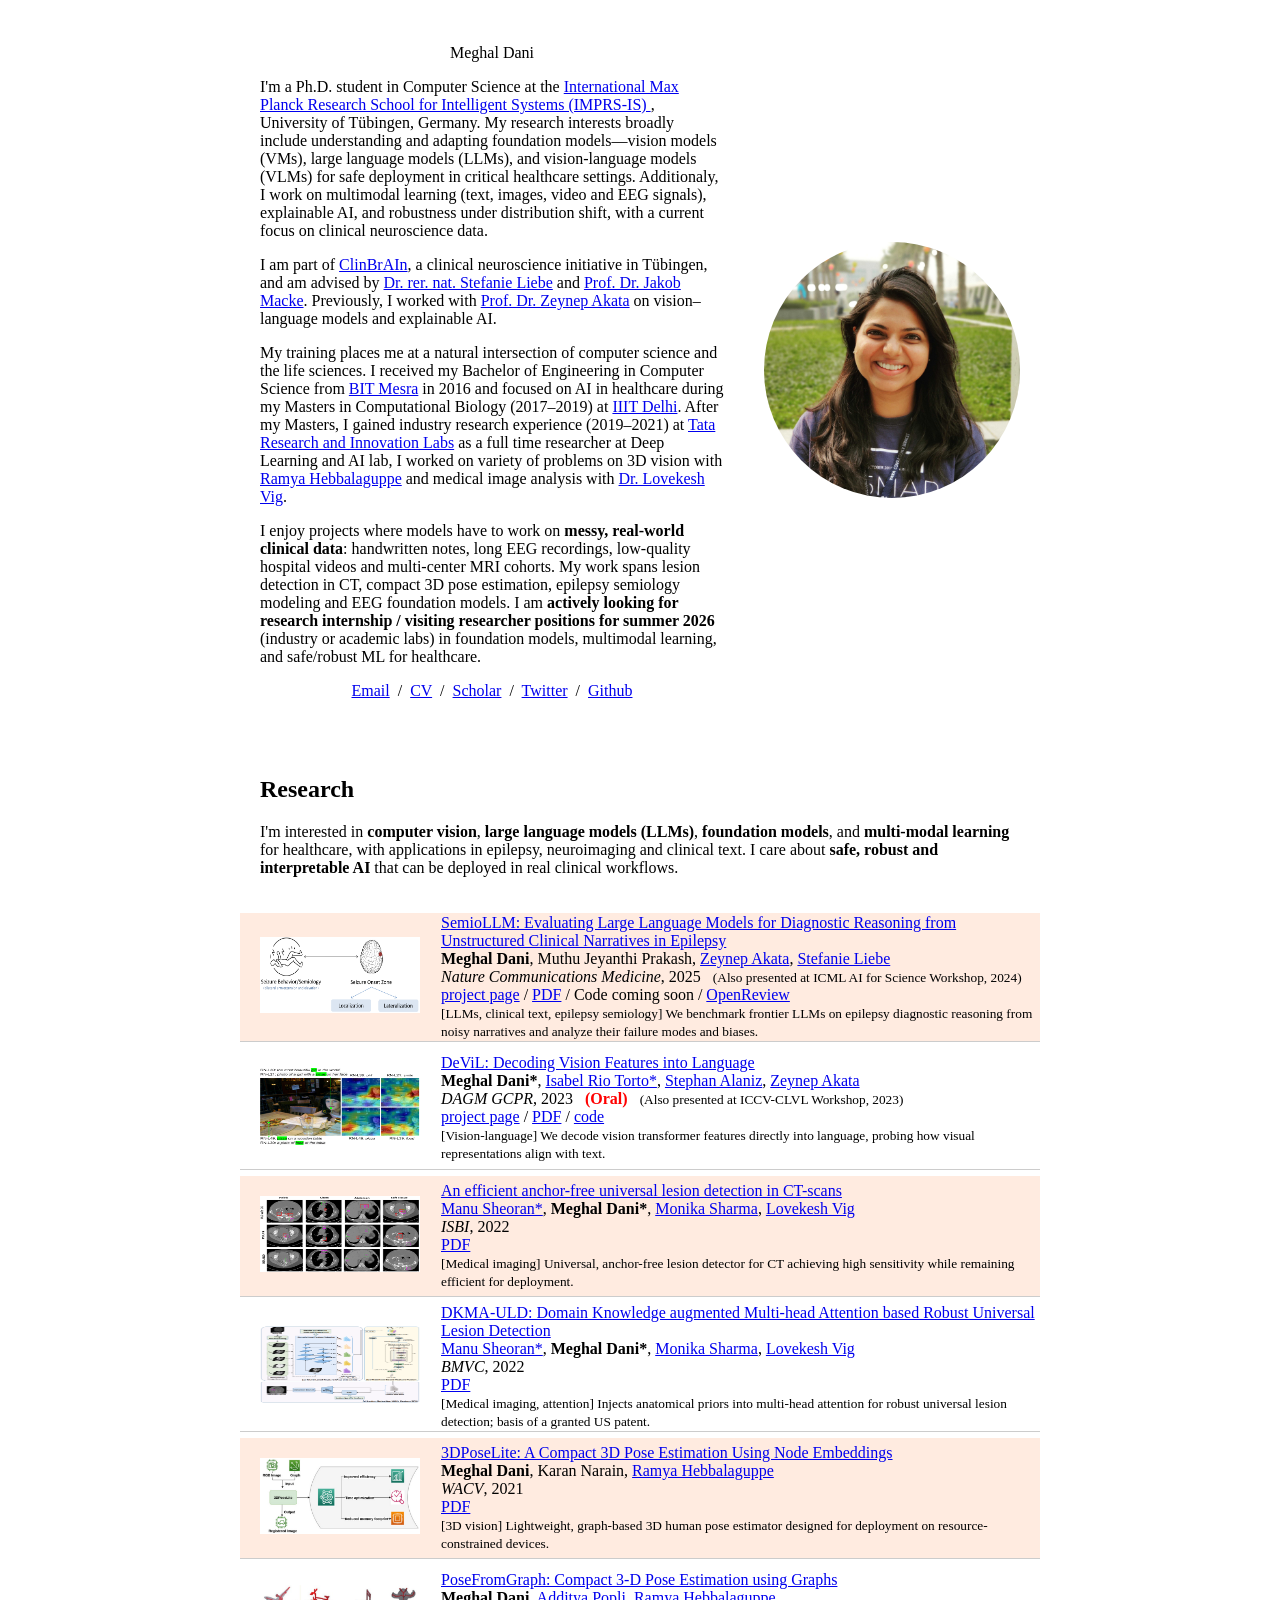
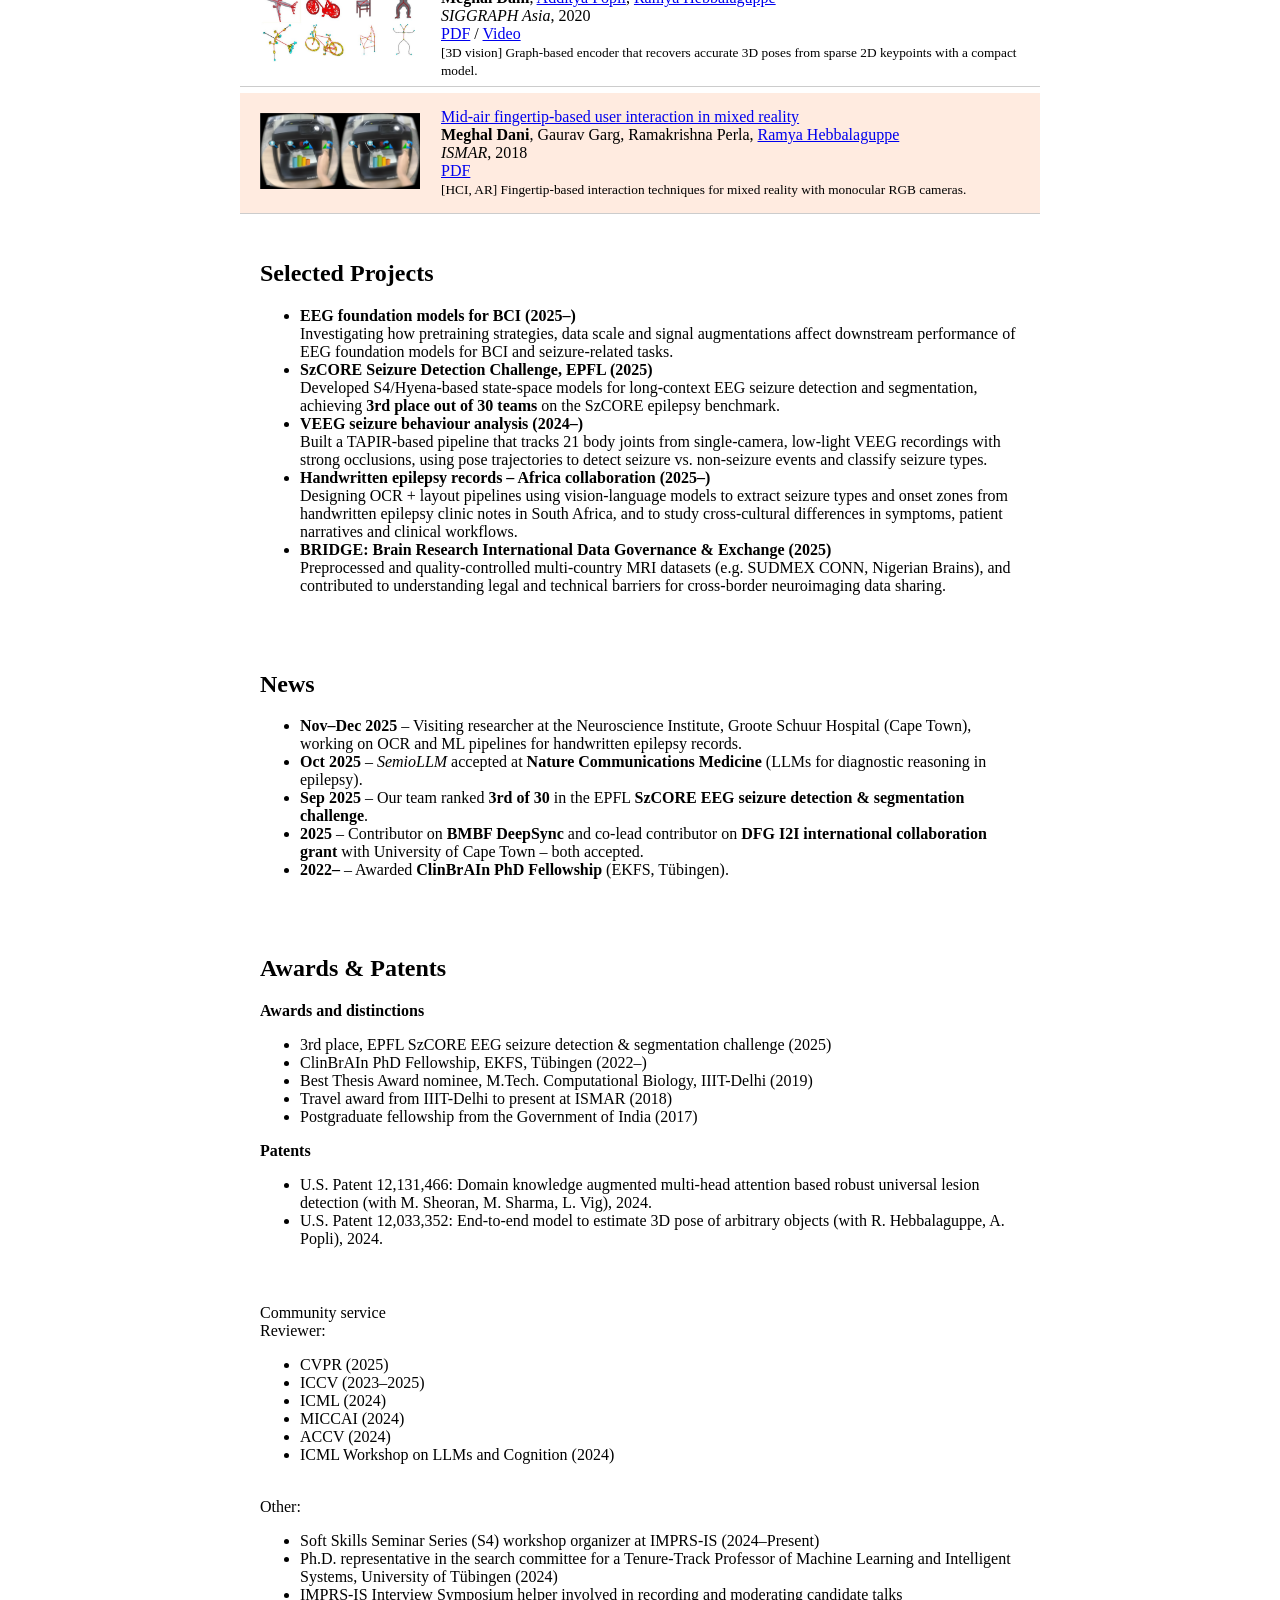
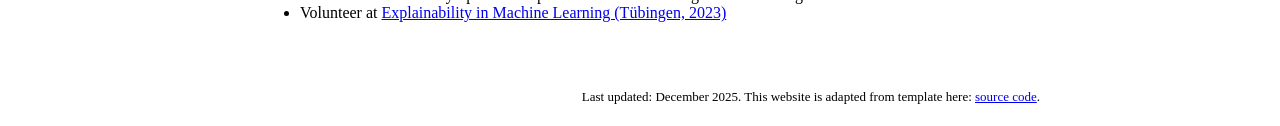
==== commit 44a52c61: "updated till TCS" ====
--- a/index.html
+++ b/index.html
@@ -24,28 +24,22 @@
                 </p>
                 <p>
                   I'm a Ph.D. student in Computer Science at the 
-                  <a href="https://imprs.is.mpg.de/">International Max Planck Research School for Intelligent Systems, University of Tübingen</a>, Germany. 
-                  I work at the intersection of <b>computer vision, large language models, and clinical neuroscience</b>, with a focus on building reliable models for epilepsy and brain data.
-                  I am also a guest PhD student at 
-                  <a href="https://www.helmholtz-munich.de/en/">Helmholtz-Munich</a> and 
-                  <a href="https://www.tum.de/en/">Technical University of Munich (TUM)</a>.
+                  <a href="https://imprs.is.mpg.de/">International Max Planck Research School for Intelligent Systems (IMPRS-IS) </a>, University of Tübingen, Germany. 
+                  My research interests broadly include understanding and adapting foundation models—vision models (VMs), large language models (LLMs), and vision-language models (VLMs) for safe deployment in critical healthcare settings. Additionaly, I work on multimodal learning (text, images, video and EEG signals), explainable AI, and robustness under distribution shift, with a current focus on clinical neuroscience data.
                 </p>
                 <p>
                   I am part of <a href="https://clinbrain.de/">ClinBrAIn</a>, a clinical neuroscience initiative in Tübingen, and am advised by 
                   <a href="https://www.medizin.uni-tuebingen.de/de/das-klinikum/mitarbeiter/profil/2335">Dr. rer. nat. Stefanie Liebe</a> and 
                   <a href="https://ei.is.mpg.de/person/jmacke">Prof. Dr. Jakob Macke</a>. 
                   Previously, I worked with 
-                  <a href="https://www.eml-unitue.de/people/zeynep-akata">Prof. Dr. Zeynep Akata</a> on vision–language models and explainable AI and, in the first year of my Ph.D., at the MIDAS lab with 
-                  <a href="https://med.stanford.edu/profiles/sergios-gatidis">Prof. Dr. Med. Sergios Gatidis</a>.
+                  <a href="https://www.eml-unitue.de/people/zeynep-akata">Prof. Dr. Zeynep Akata</a> on vision–language models and explainable AI.
                 </p>
                 <p>
-                  My journey combines computer science and biology: I received my Bachelor of Engineering in Computer Science from 
+                  My training places me at a natural intersection of computer science and the life sciences. I received my Bachelor of Engineering in Computer Science from 
                   <a href="https://www.bitmesra.ac.in/1">BIT Mesra</a> in 2016 and focused on AI in healthcare during my Masters in Computational Biology (2017–2019) at 
                   <a href="https://iiitd.ac.in/">IIIT Delhi</a>. 
-                  I then worked as a full-time researcher (2019–2021) at 
-                  <a href="https://www.tcs.com/what-we-do/research">Tata Research and Innovation Labs</a> on deep learning and 3D vision with 
-                  <a href="https://scholar.google.co.in/citations?user=M5MIeROF8JYC">Dr. Lovekesh Vig</a> and 
-                  <a href="https://rhebbalaguppe.github.io/">Ramya Hebbalaguppe</a>.
+                  After my Masters, I gained industry research experience (2019–2021) at <a href="https://www.tcs.com/what-we-do/research">Tata Research and Innovation Labs</a> as a full time researcher at Deep Learning and AI lab, I worked on variety of problems on 3D vision with 
+                  <a href="https://rhebbalaguppe.github.io/">Ramya Hebbalaguppe</a> and medical image analysis with <a href="https://scholar.google.co.in/citations?user=M5MIeROF8JYC">Dr. Lovekesh Vig</a>. 
                 </p>
                 <p>
                   I enjoy projects where models have to work on <b>messy, real-world clinical data</b>: handwritten notes, long EEG recordings, low-quality hospital videos and multi-center MRI cohorts. 
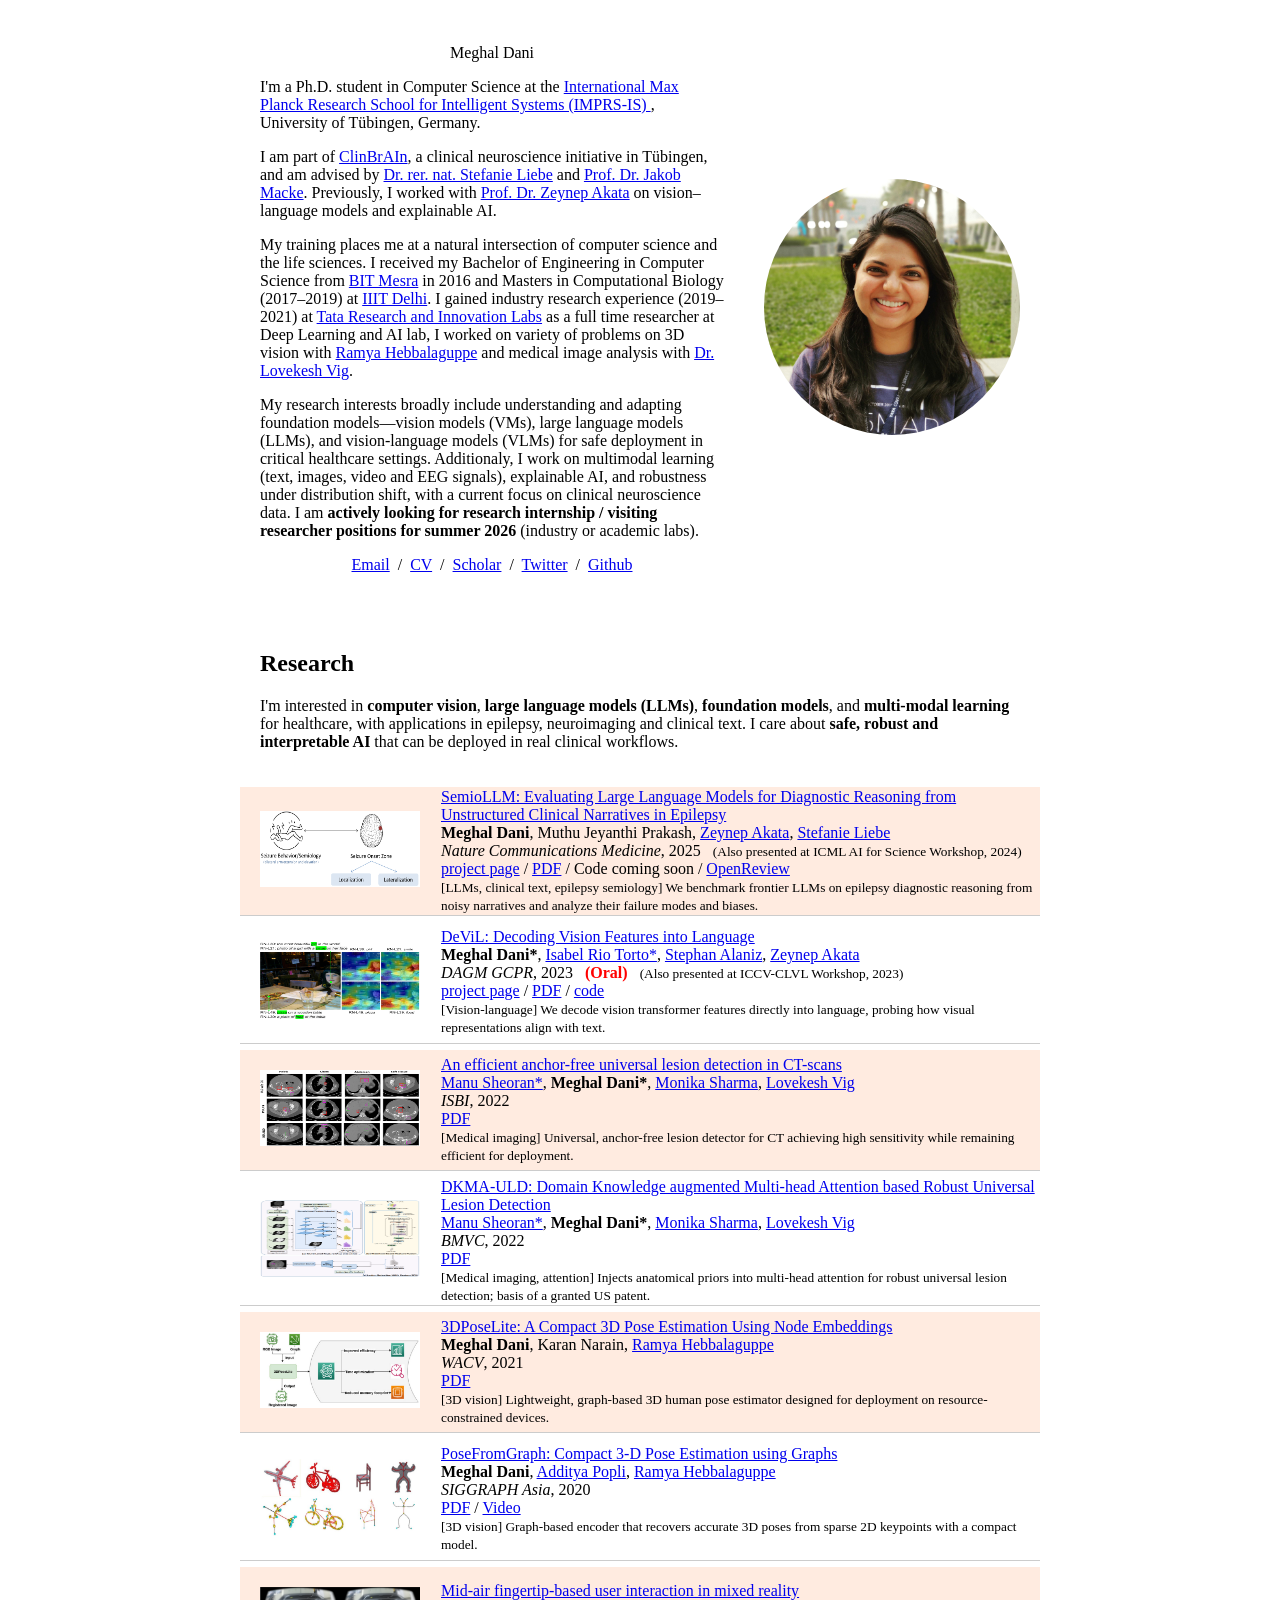
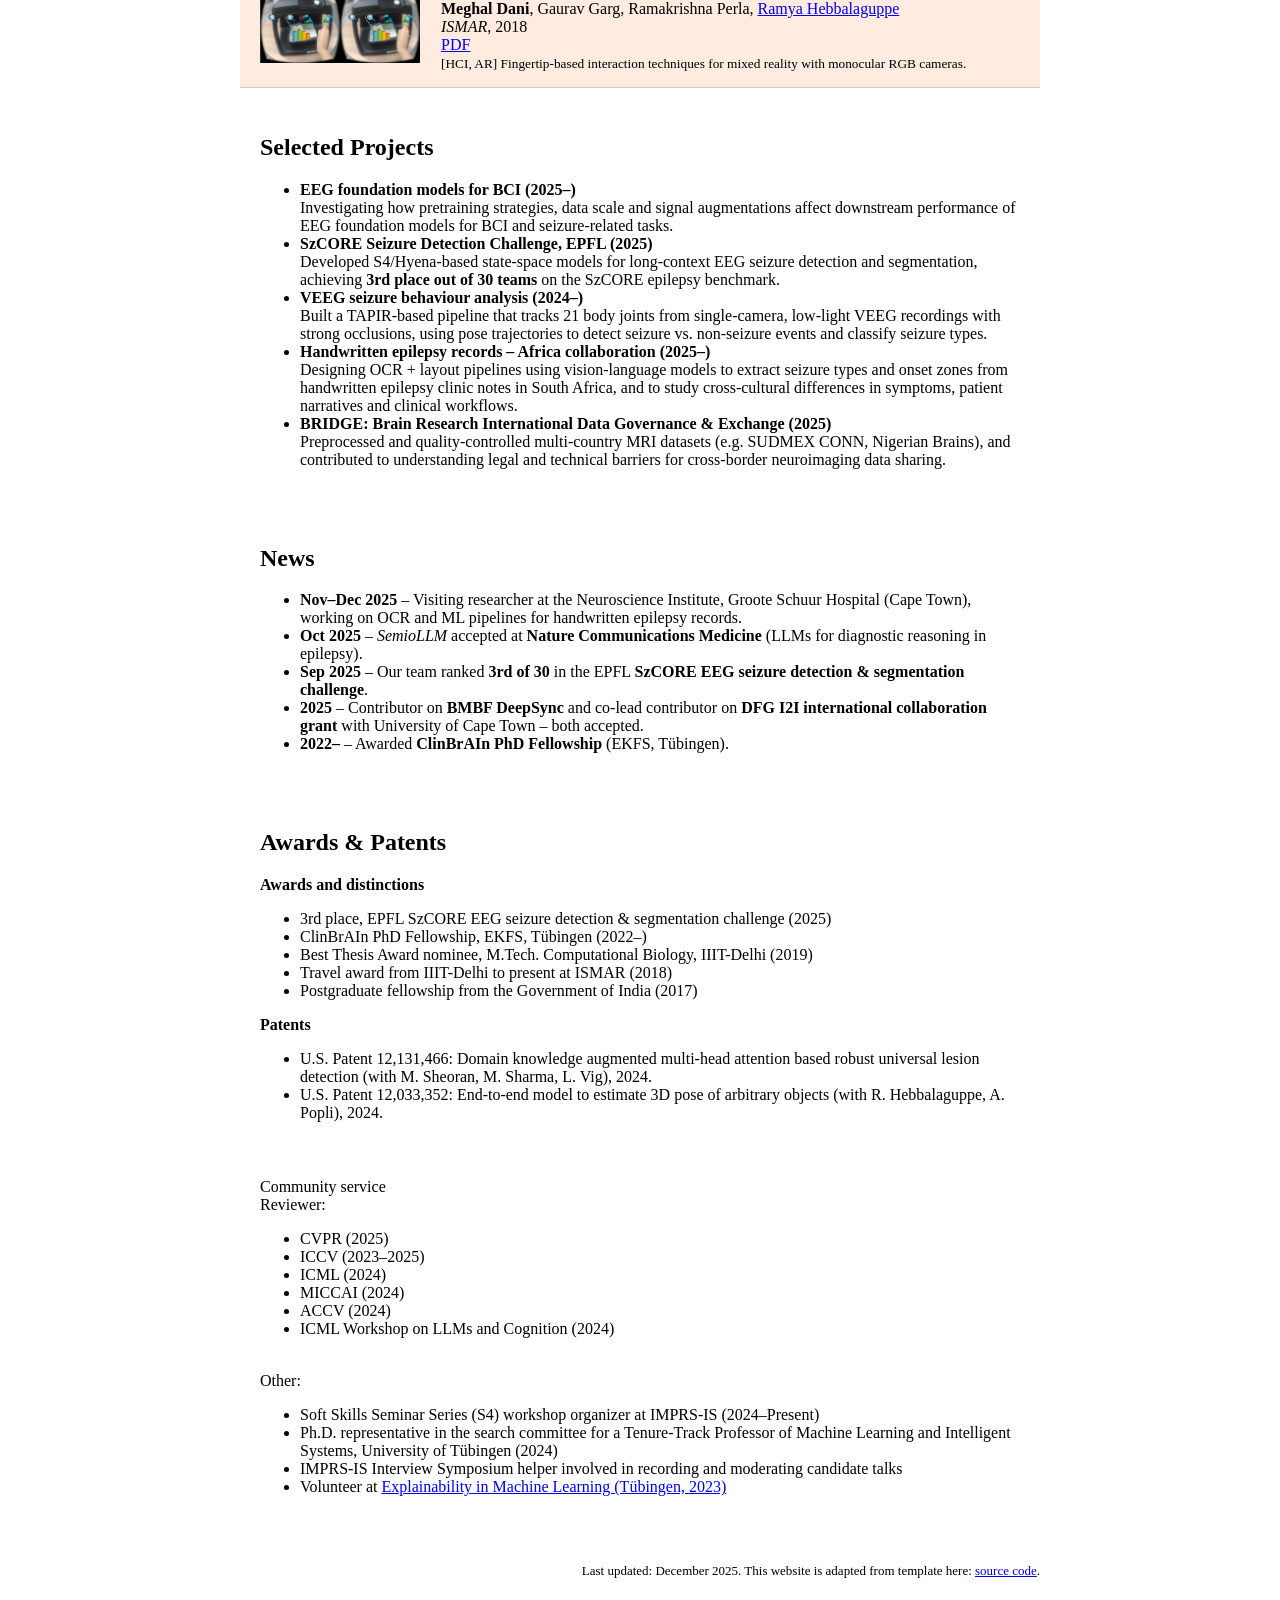
==== commit 3dd8a365: "final update on bio" ====
--- a/index.html
+++ b/index.html
@@ -25,7 +25,6 @@
                 <p>
                   I'm a Ph.D. student in Computer Science at the 
                   <a href="https://imprs.is.mpg.de/">International Max Planck Research School for Intelligent Systems (IMPRS-IS) </a>, University of Tübingen, Germany. 
-                  My research interests broadly include understanding and adapting foundation models—vision models (VMs), large language models (LLMs), and vision-language models (VLMs) for safe deployment in critical healthcare settings. Additionaly, I work on multimodal learning (text, images, video and EEG signals), explainable AI, and robustness under distribution shift, with a current focus on clinical neuroscience data.
                 </p>
                 <p>
                   I am part of <a href="https://clinbrain.de/">ClinBrAIn</a>, a clinical neuroscience initiative in Tübingen, and am advised by 
@@ -36,16 +35,14 @@
                 </p>
                 <p>
                   My training places me at a natural intersection of computer science and the life sciences. I received my Bachelor of Engineering in Computer Science from 
-                  <a href="https://www.bitmesra.ac.in/1">BIT Mesra</a> in 2016 and focused on AI in healthcare during my Masters in Computational Biology (2017–2019) at 
+                  <a href="https://www.bitmesra.ac.in/1">BIT Mesra</a> in 2016 and Masters in Computational Biology (2017–2019) at 
                   <a href="https://iiitd.ac.in/">IIIT Delhi</a>. 
-                  After my Masters, I gained industry research experience (2019–2021) at <a href="https://www.tcs.com/what-we-do/research">Tata Research and Innovation Labs</a> as a full time researcher at Deep Learning and AI lab, I worked on variety of problems on 3D vision with 
+                  I gained industry research experience (2019–2021) at <a href="https://www.tcs.com/what-we-do/research">Tata Research and Innovation Labs</a> as a full time researcher at Deep Learning and AI lab, I worked on variety of problems on 3D vision with 
                   <a href="https://rhebbalaguppe.github.io/">Ramya Hebbalaguppe</a> and medical image analysis with <a href="https://scholar.google.co.in/citations?user=M5MIeROF8JYC">Dr. Lovekesh Vig</a>. 
                 </p>
                 <p>
-                  I enjoy projects where models have to work on <b>messy, real-world clinical data</b>: handwritten notes, long EEG recordings, low-quality hospital videos and multi-center MRI cohorts. 
-                  My work spans lesion detection in CT, compact 3D pose estimation, epilepsy semiology modeling and EEG foundation models.
-                  I am <b>actively looking for research internship / visiting researcher positions for summer 2026</b> (industry or academic labs) in 
-                  foundation models, multimodal learning, and safe/robust ML for healthcare.
+                  My research interests broadly include understanding and adapting foundation models—vision models (VMs), large language models (LLMs), and vision-language models (VLMs) for safe deployment in critical healthcare settings. Additionaly, I work on multimodal learning (text, images, video and EEG signals), explainable AI, and robustness under distribution shift, with a current focus on clinical neuroscience data.
+                  I am <b>actively looking for research internship / visiting researcher positions for summer 2026</b> (industry or academic labs).
                 </p>
                 <p style="text-align:center">
                   <a href="mailto:meghal.dani@uni-tuebingen.de">Email</a> &nbsp;/&nbsp;
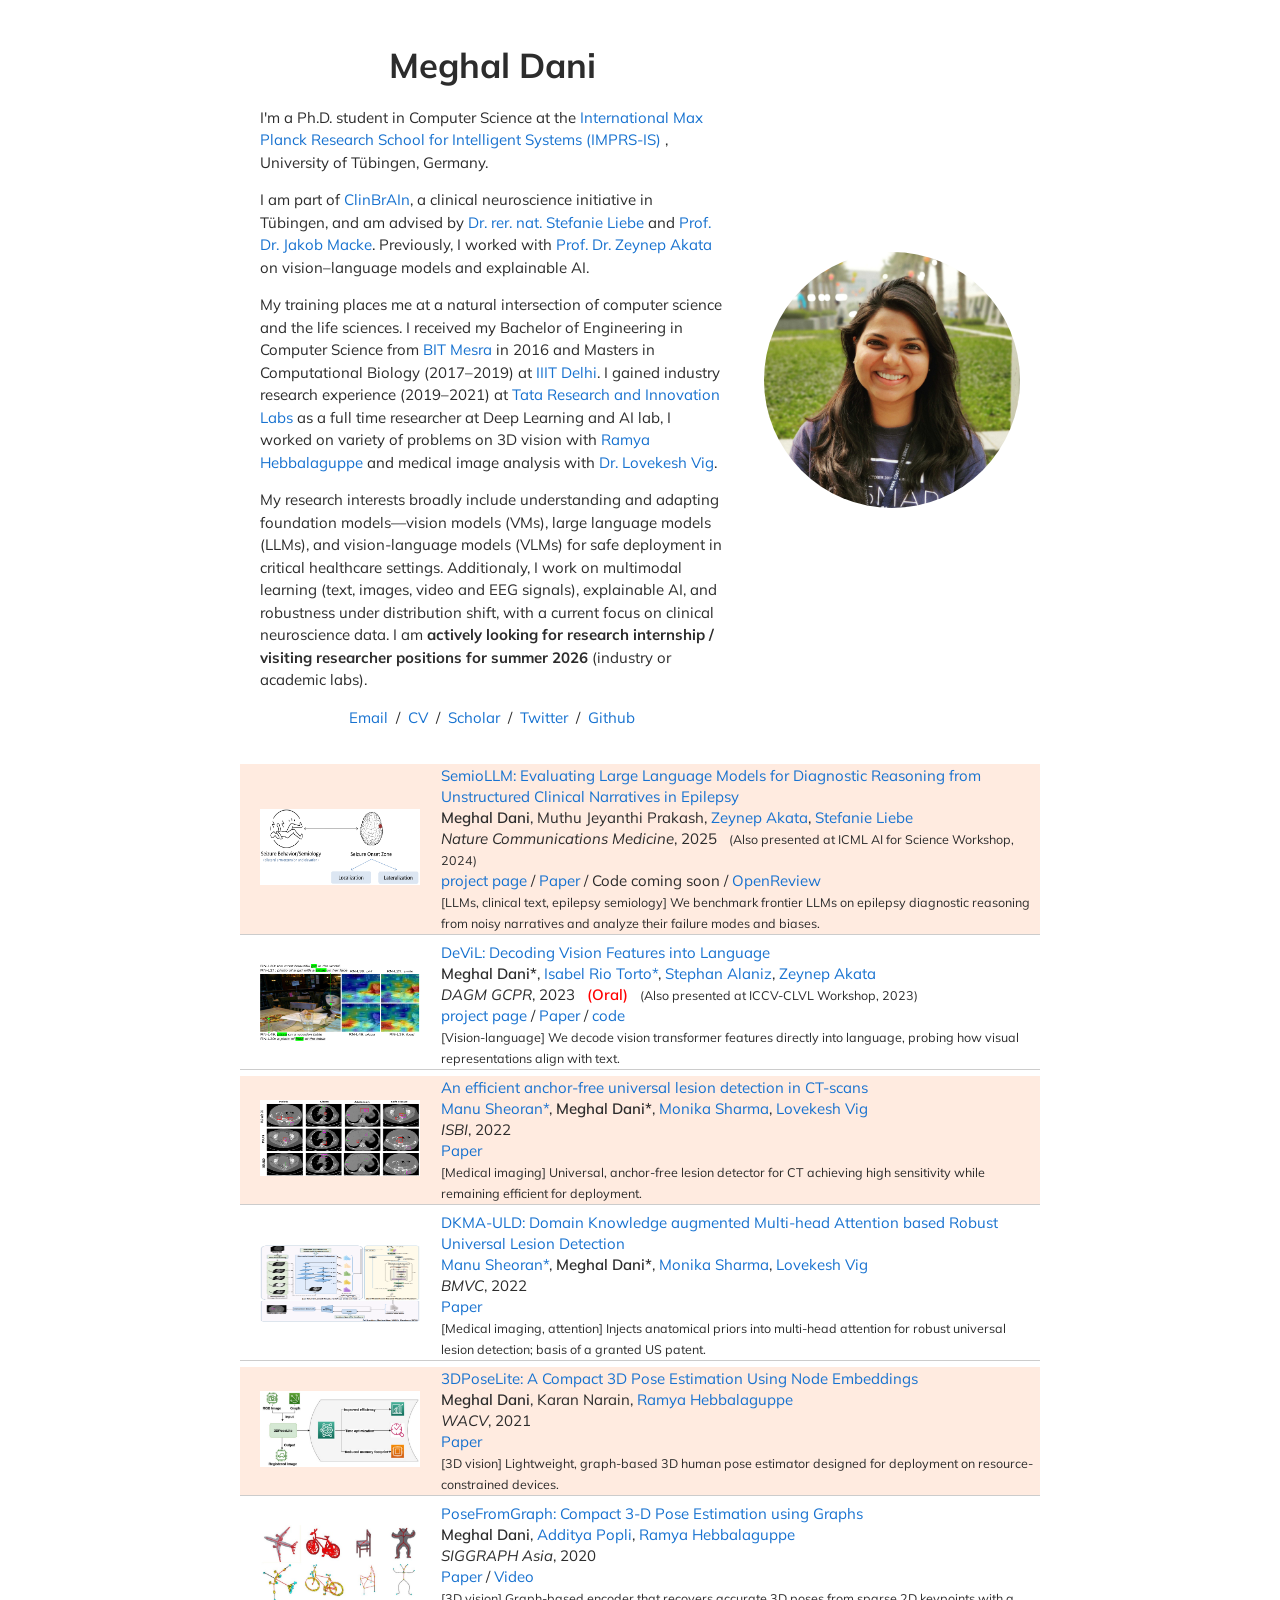
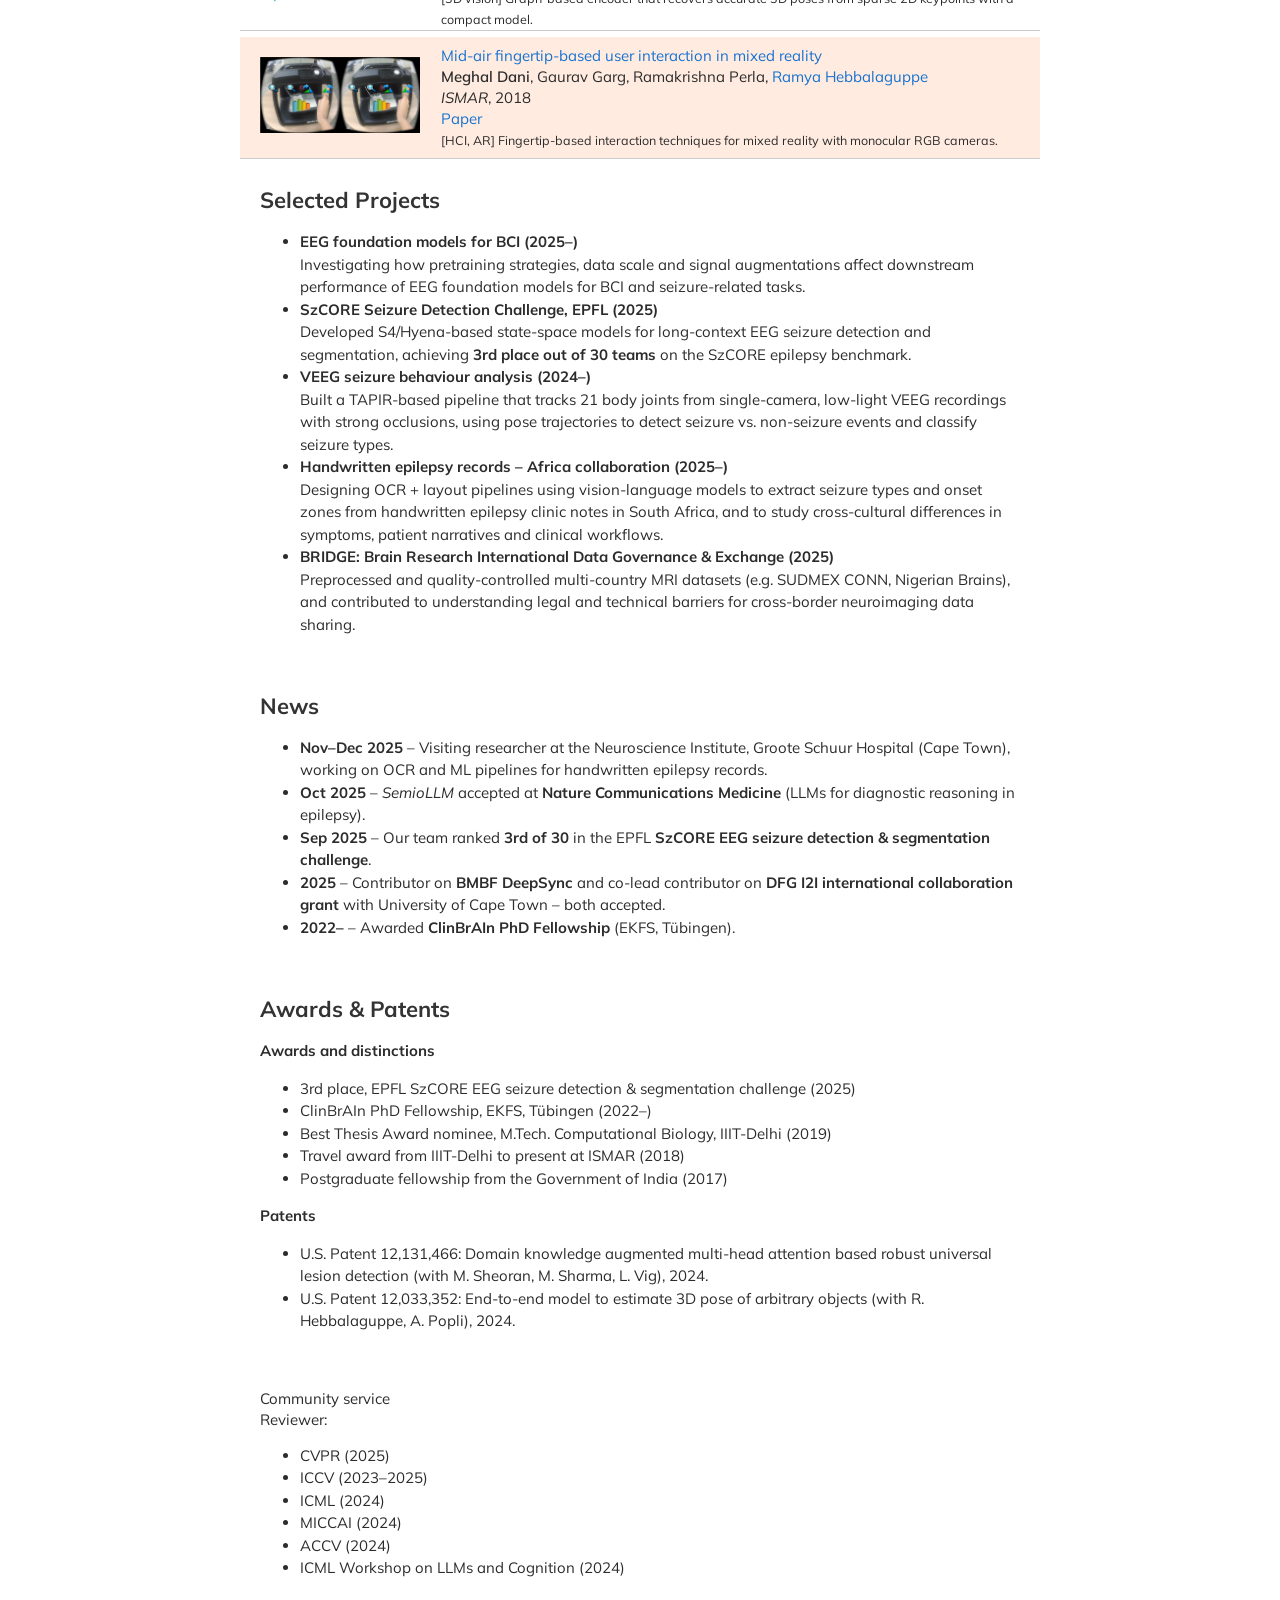
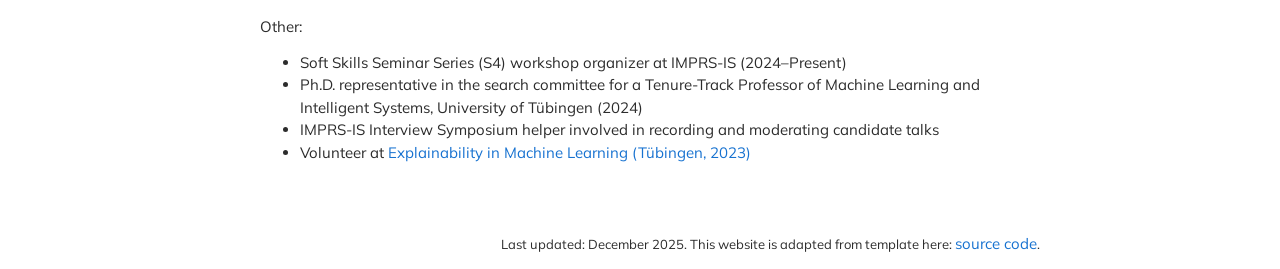
==== commit 2a6187f2: "replaced pdf with paper and removed research int tab" ====
--- a/index.html
+++ b/index.html
@@ -59,20 +59,6 @@
             </tr>
           </tbody></table>
 
-          <!-- Research interests -->
-          <table style="width:100%;border:0px;border-spacing:0px;border-collapse:separate;margin-right:auto;margin-left:auto;"><tbody>
-              <tr>
-              <td style="padding:20px;width:100%;vertical-align:middle">
-                <h2>Research</h2>
-                <p>
-                  I'm interested in <b>computer vision</b>, <b>large language models (LLMs)</b>, <b>foundation models</b>, and <b>multi-modal learning</b> for healthcare, 
-                  with applications in epilepsy, neuroimaging and clinical text. 
-                  I care about <b>safe, robust and interpretable AI</b> that can be deployed in real clinical workflows.
-                </p>
-              </td>
-            </tr>
-          </tbody></table>
-
           <!-- Publications -->
           <table style="width:100%;border:0px;border-spacing:0px;border-collapse:separate;margin-right:auto;margin-left:auto;"><tbody>
 
@@ -95,7 +81,7 @@
         <br>
         <a href="https://www.eml-unitue.de/publication/semio-llm">project page</a>
         /
-        <a href="https://arxiv.org/pdf/2407.03004">PDF</a>
+        <a href="https://arxiv.org/pdf/2407.03004">Paper</a>
         /
         Code coming soon
         /
@@ -130,7 +116,7 @@
         <br>
         <a href="https://www.eml-unitue.de/publication/devil">project page</a>
         /
-        <a href="https://arxiv.org/abs/2309.01617">PDF</a>
+        <a href="https://arxiv.org/abs/2309.01617">Paper</a>
         /
         <a href="https://github.com/ExplainableML/DeViL">code</a>
         <br>
@@ -160,7 +146,7 @@
         <br>
         <em>ISBI</em>, 2022
         <br>
-        <a href="https://arxiv.org/abs/2203.16074">PDF</a>
+        <a href="https://arxiv.org/abs/2203.16074">Paper</a>
         <br>
         <span style="font-size:smaller;">
           [Medical imaging] Universal, anchor-free lesion detector for CT achieving high sensitivity while remaining efficient for deployment.
@@ -188,7 +174,7 @@
         <br>
         <em>BMVC</em>, 2022
         <br>
-        <a href="https://arxiv.org/pdf/2203.06886">PDF</a>
+        <a href="https://arxiv.org/pdf/2203.06886">Paper</a>
         <br>
         <span style="font-size:smaller;">
           [Medical imaging, attention] Injects anatomical priors into multi-head attention for robust universal lesion detection; basis of a granted US patent.
@@ -215,7 +201,7 @@
         <br>
         <em>WACV</em>, 2021
         <br>
-        <a href="https://openaccess.thecvf.com/content/WACV2021/papers/Dani_3DPoseLite_A_Compact_3D_Pose_Estimation_Using_Node_Embeddings_WACV_2021_paper.pdf">PDF</a>
+        <a href="https://openaccess.thecvf.com/content/WACV2021/papers/Dani_3DPoseLite_A_Compact_3D_Pose_Estimation_Using_Node_Embeddings_WACV_2021_paper.pdf">Paper</a>
         <br>
         <span style="font-size:smaller;">
           [3D vision] Lightweight, graph-based 3D human pose estimator designed for deployment on resource-constrained devices.
@@ -242,7 +228,7 @@
         <br>
         <em>SIGGRAPH Asia</em>, 2020
         <br>
-        <a href="https://www.researchgate.net/publication/347133493_PoseFromGraph_Compact_3-D_Pose_Estimation_using_Graphs#fullTextFileContent">PDF</a>
+        <a href="https://www.researchgate.net/publication/347133493_PoseFromGraph_Compact_3-D_Pose_Estimation_using_Graphs#fullTextFileContent">Paper</a>
         /
         <a href="https://dl.acm.org/doi/10.1145/3410700.3425433#supplementary-materials">Video</a>
         <br>
@@ -272,7 +258,7 @@
         <br>
         <em>ISMAR</em>, 2018
         <br>
-        <a href="https://www.researchgate.net/publication/332761892_Mid-Air_Fingertip-Based_User_Interaction_in_Mixed_Reality#fullTextFileContent">PDF</a>
+        <a href="https://www.researchgate.net/publication/332761892_Mid-Air_Fingertip-Based_User_Interaction_in_Mixed_Reality#fullTextFileContent">Paper</a>
         <br>
         <span style="font-size:smaller;">
           [HCI, AR] Fingertip-based interaction techniques for mixed reality with monocular RGB cameras.
--- a/stylesheet.css
+++ b/stylesheet.css
@@ -0,0 +1,186 @@
+/* ---------------------------------------------------------- */
+/* Fonts                                                      */
+/* ---------------------------------------------------------- */
+
+/* Mulish (for cleaner, modern text like sgk98.github.io) */
+@import url('https://fonts.googleapis.com/css2?family=Mulish:wght@400;600;700&display=swap');
+
+/* latin-ext */
+@font-face {
+  font-family: 'Lato';
+  font-style: italic;
+  font-weight: 400;
+  src: local('Lato Italic'), local('Lato-Italic'), url(https://fonts.gstatic.com/s/lato/v15/S6u8w4BMUTPHjxsAUi-qNiXg7eU0.woff2) format('woff2');
+  unicode-range: U+0100-024F, U+0259, U+1E00-1EFF, U+2020, U+20A0-20AB, U+20AD-20CF, U+2113, U+2C60-2C7F, U+A720-A7FF;
+}
+/* latin */
+@font-face {
+  font-family: 'Lato';
+  font-style: italic;
+  font-weight: 400;
+  src: local('Lato Italic'), local('Lato-Italic'), url(https://fonts.gstatic.com/s/lato/v15/S6u8w4BMUTPHjxsAXC-qNiXg7Q.woff2) format('woff2');
+  unicode-range: U+0000-00FF, U+0131, U+0152-0153, U+02BB-02BC, U+02C6, U+02DA, U+02DC, U+2000-206F, U+2074, U+20AC, U+2122, U+2191, U+2193, U+2212, U+2215, U+FEFF, U+FFFD;
+}
+/* latin-ext */
+@font-face {
+  font-family: 'Lato';
+  font-style: italic;
+  font-weight: 700;
+  src: local('Lato Bold Italic'), local('Lato-BoldItalic'), url(https://fonts.gstatic.com/s/lato/v15/S6u_w4BMUTPHjxsI5wq_FQftx9897sxZ.woff2) format('woff2');
+  unicode-range: U+0100-024F, U+0259, U+1E00-1EFF, U+2020, U+20A0-20AB, U+20AD-20CF, U+2113, U+2C60-2C7F, U+A720-A7FF;
+}
+/* latin */
+@font-face {
+  font-family: 'Lato';
+  font-style: italic;
+  font-weight: 700;
+  src: local('Lato Bold Italic'), local('Lato-BoldItalic'), url(https://fonts.gstatic.com/s/lato/v15/S6u_w4BMUTPHjxsI5wq_Gwftx9897g.woff2) format('woff2');
+  unicode-range: U+0000-00FF, U+0131, U+0152-0153, U+02BB-02BC, U+02C6, U+02DA, U+02DC, U+2000-206F, U+2074, U+20AC, U+2122, U+2191, U+2193, U+2212, U+2215, U+FEFF, U+FFFD;
+}
+/* latin-ext */
+@font-face {
+  font-family: 'Lato';
+  font-style: normal;
+  font-weight: 400;
+  src: local('Lato Regular'), local('Lato-Regular'), url(https://fonts.gstatic.com/s/lato/v15/S6uyw4BMUTPHjxAwXiWtFCfQ7A.woff2) format('woff2');
+  unicode-range: U+0100-024F, U+0259, U+1E00-1EFF, U+2020, U+20A0-20AB, U+20AD-20CF, U+2113, U+2C60-2C7F, U+A720-A7FF;
+}
+/* latin */
+@font-face {
+  font-family: 'Lato';
+  font-style: normal;
+  font-weight: 400;
+  src: local('Lato Regular'), local('Lato-Regular'), url(https://fonts.gstatic.com/s/lato/v15/S6uyw4BMUTPHjx4wXiWtFCc.woff2) format('woff2');
+  unicode-range: U+0000-00FF, U+0131, U+0152-0153, U+02BB-02BC, U+02C6, U+02DA, U+02DC, U+2000-206F, U+2074, U+20AC, U+2122, U+2191, U+2193, U+2212, U+2215, U+FEFF, U+FFFD;
+}
+/* latin-ext */
+@font-face {
+  font-family: 'Lato';
+  font-style: normal;
+  font-weight: 700;
+  src: local('Lato Bold'), local('Lato-Bold'), url(https://fonts.gstatic.com/s/lato/v15/S6u9w4BMUTPHh6UVSwaPGQ3q5d0N7w.woff2) format('woff2');
+  unicode-range: U+0100-024F, U+0259, U+1E00-1EFF, U+2020, U+20A0-20AB, U+20AD-20CF, U+2113, U+2C60-2C7F, U+A720-A7FF;
+}
+/* latin */
+@font-face {
+  font-family: 'Lato';
+  font-style: normal;
+  font-weight: 700;
+  src: local('Lato Bold'), local('Lato-Bold'), url(https://fonts.gstatic.com/s/lato/v15/S6u9w4BMUTPHh6UVSwiPGQ3q5d0.woff2) format('woff2');
+  unicode-range: U+0000-00FF, U+0131, U+0152-0153, U+02BB-02BC, U+02C6, U+02DA, U+02DC, U+2000-206F, U+2074, U+20AC, U+2122, U+2191, U+2193, U+2212, U+2215, U+FEFF, U+FFFD;
+}
+
+/* ---------------------------------------------------------- */
+/* Global text + colors                                       */
+/* ---------------------------------------------------------- */
+
+html,
+body {
+  margin: 0;
+  padding: 0;
+  background-color: #ffffff;
+  color: #2c2c2c;
+  font-family: 'Mulish', 'Lato', "Helvetica Neue", Verdana, Geneva, Tahoma, sans-serif;
+  font-size: 15px;
+  line-height: 1.4;
+}
+
+/* Apply same font to table text, paragraphs, etc. */
+body,
+td,
+th,
+tr,
+p,
+a {
+  font-family: 'Mulish', 'Lato', "Helvetica Neue", Verdana, Geneva, Tahoma, sans-serif;
+  font-size: 15px;
+}
+
+/* Links */
+a {
+  color: #1772d0;
+  text-decoration: none;
+}
+
+a:focus,
+a:hover {
+  color: #f09228;
+  text-decoration: none;
+}
+
+/* Bold text */
+strong {
+  font-family: 'Mulish', 'Lato', "Helvetica Neue", Verdana, Geneva, Tahoma, sans-serif;
+  font-size: 15px;
+  font-weight: 600;
+}
+
+/* Paragraphs & list items */
+p,
+li {
+  font-size: 15px;
+  line-height: 1.5;
+  color: #2c2c2c;
+}
+
+/* ---------------------------------------------------------- */
+/* Headings / Name / Paper titles                             */
+/* ---------------------------------------------------------- */
+
+h1,
+h2,
+h3 {
+  margin: 0;
+  font-family: 'Mulish', 'Lato', "Helvetica Neue", Verdana, Geneva, Tahoma, sans-serif;
+  color: #333333;
+  font-weight: 700;
+}
+
+h2 {
+  font-size: 22px;
+}
+
+.papertitle {
+  font-family: 'Mulish', 'Lato', "Helvetica Neue", Verdana, Geneva, Tahoma, sans-serif;
+  font-size: 15px;
+  font-weight: 700;
+}
+
+/* Your name at the top */
+.name {
+  padding-top: 20px;
+  margin: 0;
+  font-family: 'Mulish', 'Lato', "Helvetica Neue", Verdana, Geneva, Tahoma, sans-serif;
+  font-size: 2.3em; /* ~34–35px at 15px base, similar to sgk98 */
+  font-weight: 700;
+}
+
+/* ---------------------------------------------------------- */
+/* Images / hover effects (unchanged from your template)      */
+/* ---------------------------------------------------------- */
+
+.one {
+  width: 160px;
+  height: 160px;
+  position: relative;
+}
+
+.two {
+  width: 160px;
+  height: 160px;
+  position: absolute;
+  transition: opacity .2s ease-in-out;
+  -moz-transition: opacity .2s ease-in-out;
+  -webkit-transition: opacity .2s ease-in-out;
+}
+
+.fade {
+  transition: opacity .2s ease-in-out;
+  -moz-transition: opacity .2s ease-in-out;
+  -webkit-transition: opacity .2s ease-in-out;
+}
+
+/* Highlighted rows / spans */
+span.highlight {
+  background-color: #fff9e6; /* softer highlight, like his cards */
+}
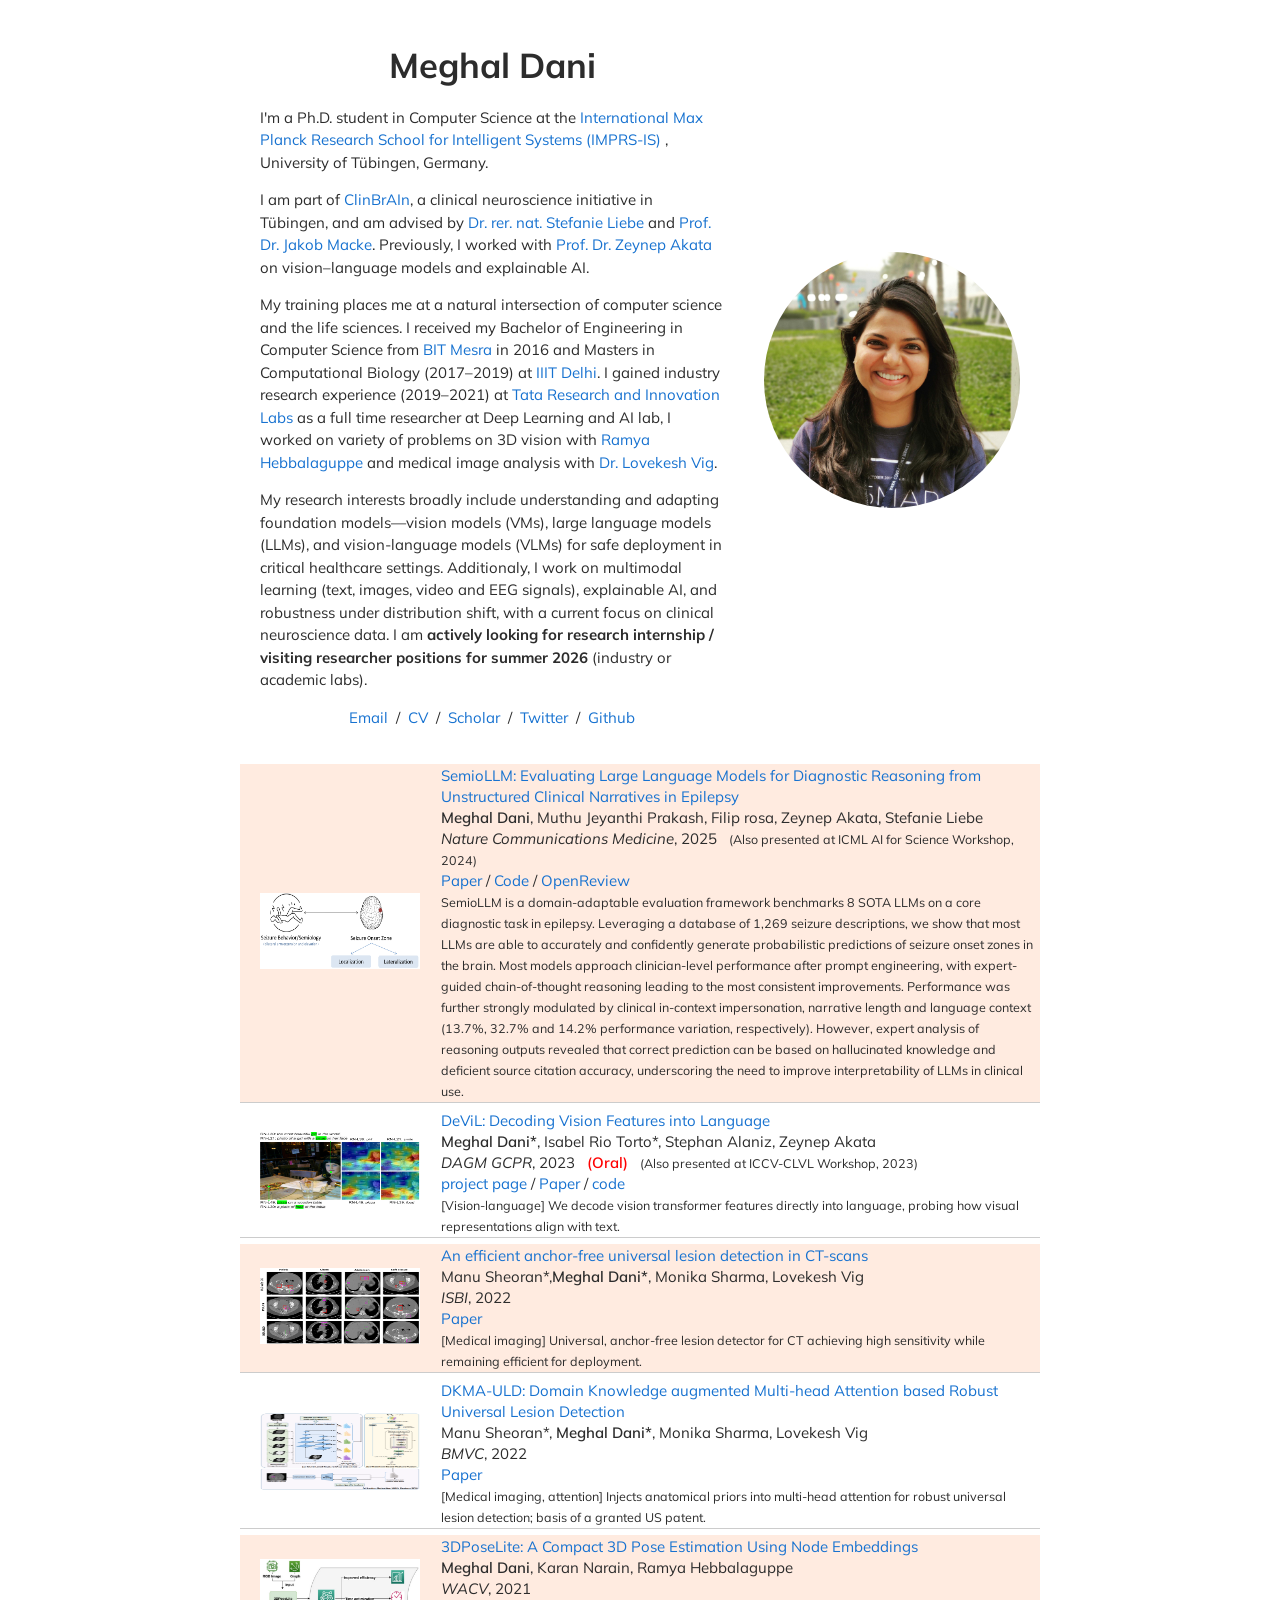
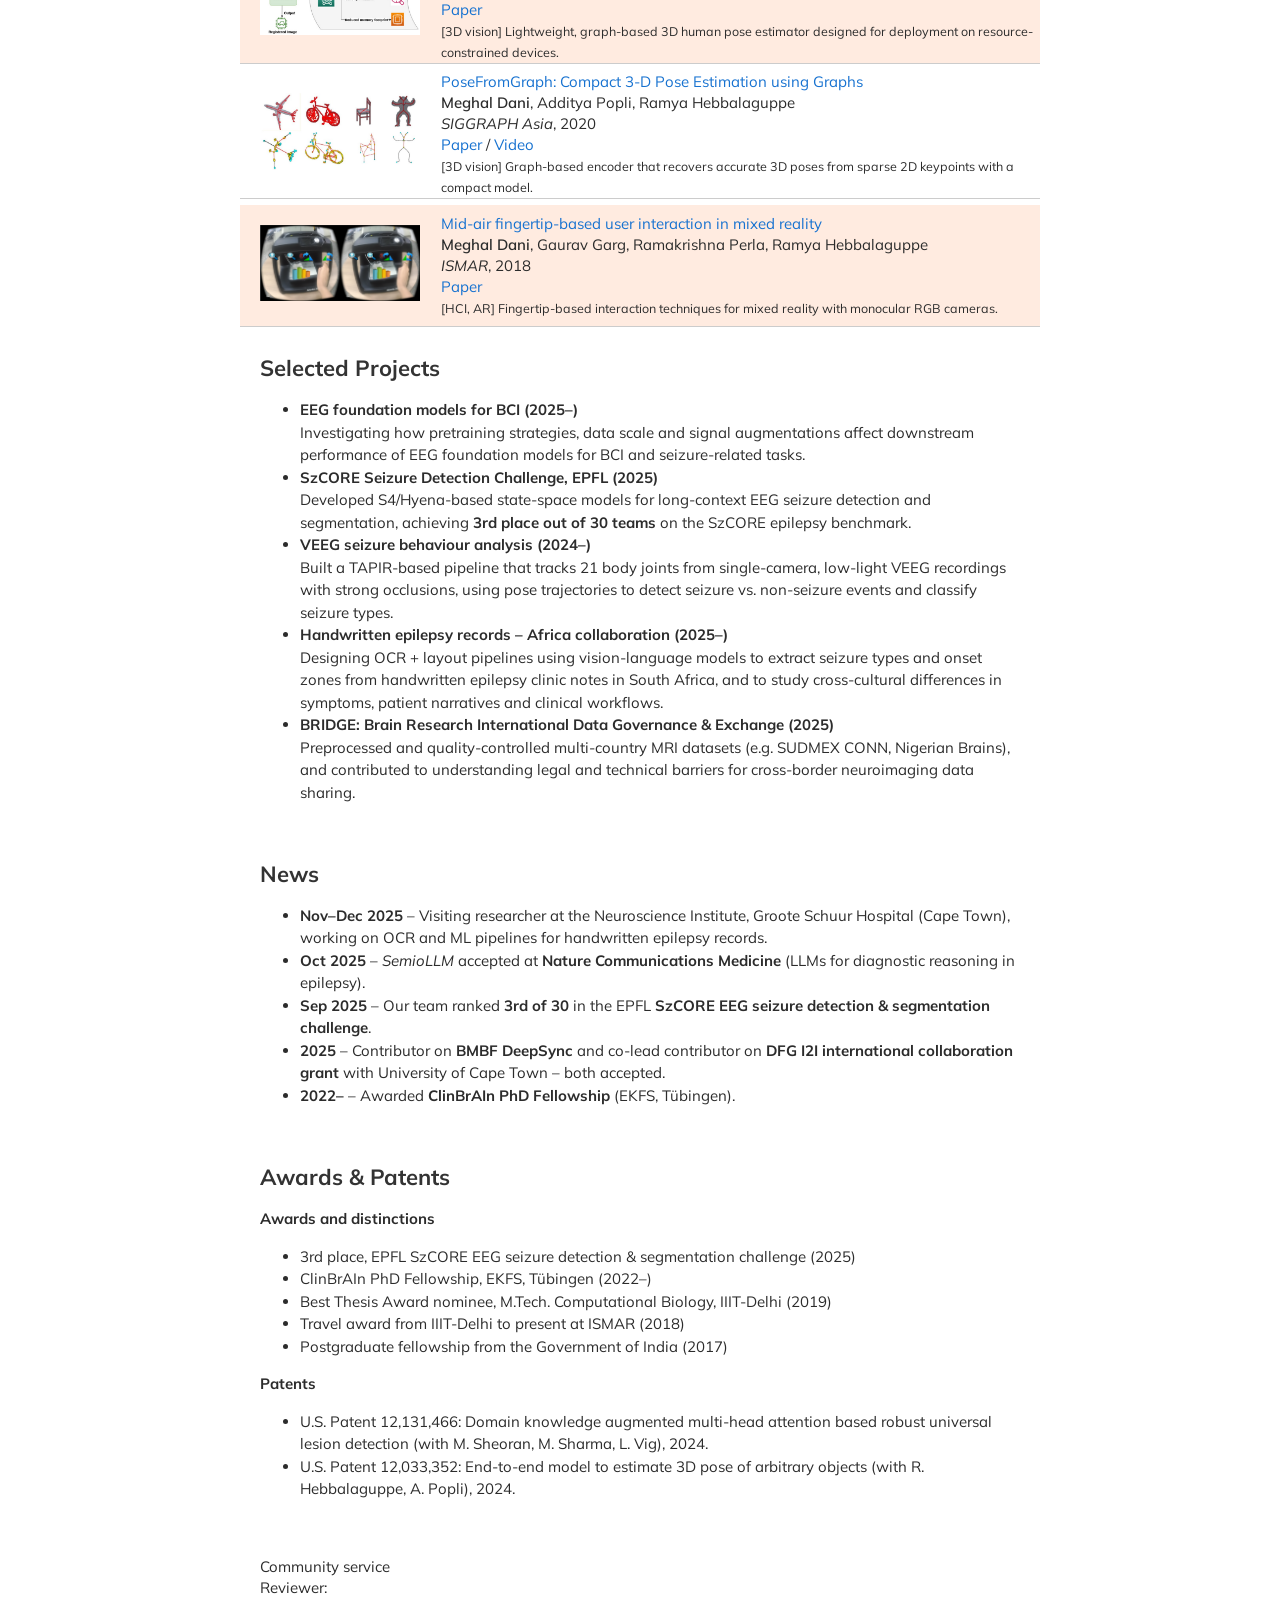
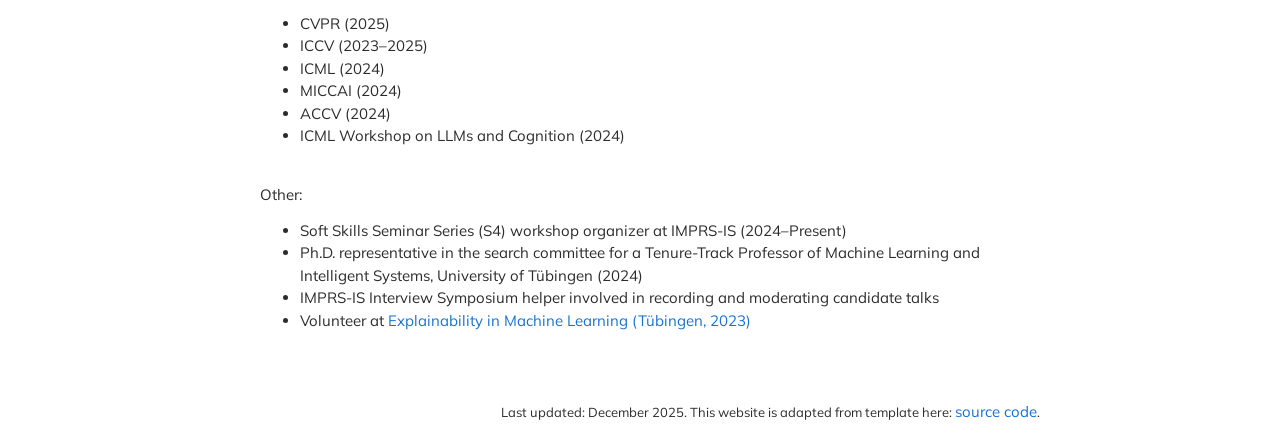
==== commit 579cdf0f: "Refactor publications section in index.html upto semiollm" ====
--- a/index.html
+++ b/index.html
@@ -59,8 +59,9 @@
             </tr>
           </tbody></table>
 
-          <!-- Publications -->
-          <table style="width:100%;border:0px;border-spacing:0px;border-collapse:separate;margin-right:auto;margin-left:auto;"><tbody>
+          
+    <!-- Publications -->
+    <table style="width:100%;border:0px;border-spacing:0px;border-collapse:separate;margin-right:auto;margin-left:auto;"><tbody>
 
     <tr bgcolor="#fffebbe">
       <td style="padding:20px;width:25%;vertical-align:middle">
@@ -72,23 +73,19 @@
         </a>
         <br>
         <strong>Meghal Dani</strong>,
-        Muthu Jeyanthi Prakash, 
-        <a href="https://www.eml-unitue.de/people/zeynep-akata">Zeynep Akata</a>,
-        <a href="https://www.medizin.uni-tuebingen.de/de/das-klinikum/mitarbeiter/profil/2335">Stefanie Liebe</a>
+        Muthu Jeyanthi Prakash, Filip rosa, Zeynep Akata, Stefanie Liebe
         <br>                    
         <em>Nature Communications Medicine</em>, 2025 &nbsp; 
         <span style="font-size:smaller;">(Also presented at ICML AI for Science Workshop, 2024)</span>
         <br>
-        <a href="https://www.eml-unitue.de/publication/semio-llm">project page</a>
-        /
         <a href="https://arxiv.org/pdf/2407.03004">Paper</a>
         /
-        Code coming soon
+        <a href="https://github.com/liebelab/semiollm">Code</a>
         /
         <a href="https://openreview.net/forum?id=VTguRX54Yb">OpenReview</a>
         <br>
         <span style="font-size:smaller;">
-          [LLMs, clinical text, epilepsy semiology] We benchmark frontier LLMs on epilepsy diagnostic reasoning from noisy narratives and analyze their failure modes and biases.
+          SemioLLM is a domain-adaptable evaluation framework benchmarks 8 SOTA LLMs on a core diagnostic task in epilepsy. Leveraging a database of 1,269 seizure descriptions, we show that most LLMs are able to accurately and confidently generate probabilistic predictions of seizure onset zones in the brain. Most models approach clinician-level performance after prompt engineering, with expert-guided chain-of-thought reasoning leading to the most consistent improvements. Performance was further strongly modulated by clinical in-context impersonation, narrative length and language context (13.7%, 32.7% and 14.2% performance variation, respectively). However, expert analysis of reasoning outputs revealed that correct prediction can be based on hallucinated knowledge and deficient source citation accuracy, underscoring the need to improve interpretability of LLMs in clinical use.
         </span>
       </td>
     </tr>
@@ -106,10 +103,7 @@
           <papertitle>DeViL: Decoding Vision Features into Language</papertitle>
         </a>
         <br>
-        <strong>Meghal Dani*</strong>,
-        <a href="https://www.eml-unitue.de/people/isabel-rio-torto">Isabel Rio Torto*</a>,
-        <a href="https://www.eml-unitue.de/people/stephan-alaniz">Stephan Alaniz</a>,
-        <a href="https://www.eml-unitue.de/people/zeynep-akata">Zeynep Akata</a>	
+        <strong>Meghal Dani*</strong>, Isabel Rio Torto*, Stephan Alaniz, Zeynep Akata	
         <br>
         <em>DAGM GCPR</em>, 2023 &nbsp; <font color="red"><strong>(Oral)</strong></font> &nbsp; 
         <span style="font-size:smaller;">(Also presented at ICCV-CLVL Workshop, 2023)</span>
@@ -139,10 +133,7 @@
           <papertitle>An efficient anchor-free universal lesion detection in CT-scans</papertitle>
         </a>
         <br>
-        <a href="https://scholar.google.com/citations?user=YKU4cZUAAAAJ">Manu Sheoran*</a>,
-        <strong>Meghal Dani*</strong>,
-        <a href="https://scholar.google.co.in/citations?user=p3-nnLQAAAAJ">Monika Sharma</a>,
-        <a href="https://scholar.google.co.in/citations?user=M5MIeROF8JYC">Lovekesh Vig</a>
+        Manu Sheoran*,<strong>Meghal Dani*</strong>, Monika Sharma, Lovekesh Vig
         <br>
         <em>ISBI</em>, 2022
         <br>
@@ -167,10 +158,7 @@
           <papertitle>DKMA-ULD: Domain Knowledge augmented Multi-head Attention based Robust Universal Lesion Detection</papertitle>
         </a>
         <br>
-        <a href="https://scholar.google.com/citations?user=YKU4cZUAAAAJ">Manu Sheoran*</a>,
-        <strong>Meghal Dani*</strong>,
-        <a href="https://scholar.google.co.in/citations?user=p3-nnLQAAAAJ">Monika Sharma</a>,
-        <a href="https://scholar.google.co.in/citations?user=M5MIeROF8JYC">Lovekesh Vig</a>
+        Manu Sheoran*, <strong>Meghal Dani*</strong>, Monika Sharma, Lovekesh Vig
         <br>
         <em>BMVC</em>, 2022
         <br>
@@ -196,8 +184,7 @@
         </a>
         <br>
         <strong>Meghal Dani</strong>,
-        Karan Narain,
-        <a href="https://rhebbalaguppe.github.io/">Ramya Hebbalaguppe</a>
+        Karan Narain, Ramya Hebbalaguppe
         <br>
         <em>WACV</em>, 2021
         <br>
@@ -222,9 +209,7 @@
           <papertitle>PoseFromGraph: Compact 3-D Pose Estimation using Graphs</papertitle>
         </a>
         <br>
-        <strong>Meghal Dani</strong>,
-        <a href="https://scholar.google.com/citations?user=Y2OEszYAAAAJ&hl=en">Additya Popli</a>,
-        <a href="https://rhebbalaguppe.github.io/">Ramya Hebbalaguppe</a>
+        <strong>Meghal Dani</strong>, Additya Popli, Ramya Hebbalaguppe
         <br>
         <em>SIGGRAPH Asia</em>, 2020
         <br>
@@ -253,8 +238,7 @@
         <br>
         <strong>Meghal Dani</strong>,
         Gaurav Garg, 
-        Ramakrishna Perla,
-        <a href="https://rhebbalaguppe.github.io/">Ramya Hebbalaguppe</a>
+        Ramakrishna Perla, Ramya Hebbalaguppe
         <br>
         <em>ISMAR</em>, 2018
         <br>
--- a/stylesheet.css
+++ b/stylesheet.css
@@ -184,3 +184,77 @@
 span.highlight {
   background-color: #fff9e6; /* softer highlight, like his cards */
 }
+
+/* Publication layout – cleaner, less squished */
+
+.pub-row td {
+  padding: 16px 20px;
+  vertical-align: top;
+}
+
+.pub-thumb {
+  width: 25%;
+  max-width: 180px;
+}
+
+.pub-thumb img {
+  display: block;
+  width: 100%;
+  max-width: 170px;
+  height: auto;
+  border-radius: 6px;
+  box-shadow: 0 2px 6px rgba(0,0,0,0.08);
+}
+
+.pub-info {
+  width: 75%;
+}
+
+.pub-title {
+  margin-bottom: 4px;
+}
+
+.pub-title .papertitle {
+  font-size: 15px;
+  font-weight: 700;
+}
+
+.pub-authors {
+  font-size: 13px;
+  color: #555;
+  margin-bottom: 2px;
+}
+
+.pub-venue {
+  font-size: 13px;
+  color: #777;
+  margin-bottom: 6px;
+}
+
+.pub-note {
+  font-size: 12px;
+  color: #888;
+  margin-left: 4px;
+}
+
+.pub-links {
+  font-size: 13px;
+  margin-bottom: 6px;
+}
+
+.pub-links a {
+  margin-right: 0.7em;
+}
+
+.pub-desc {
+  font-size: 13px;
+  color: #444;
+  margin-top: 6px;
+  line-height: 1.45;
+}
+
+/* Softer highlight for selected papers */
+.pub-row.highlight {
+  background-color: #fff9e6;
+}
+
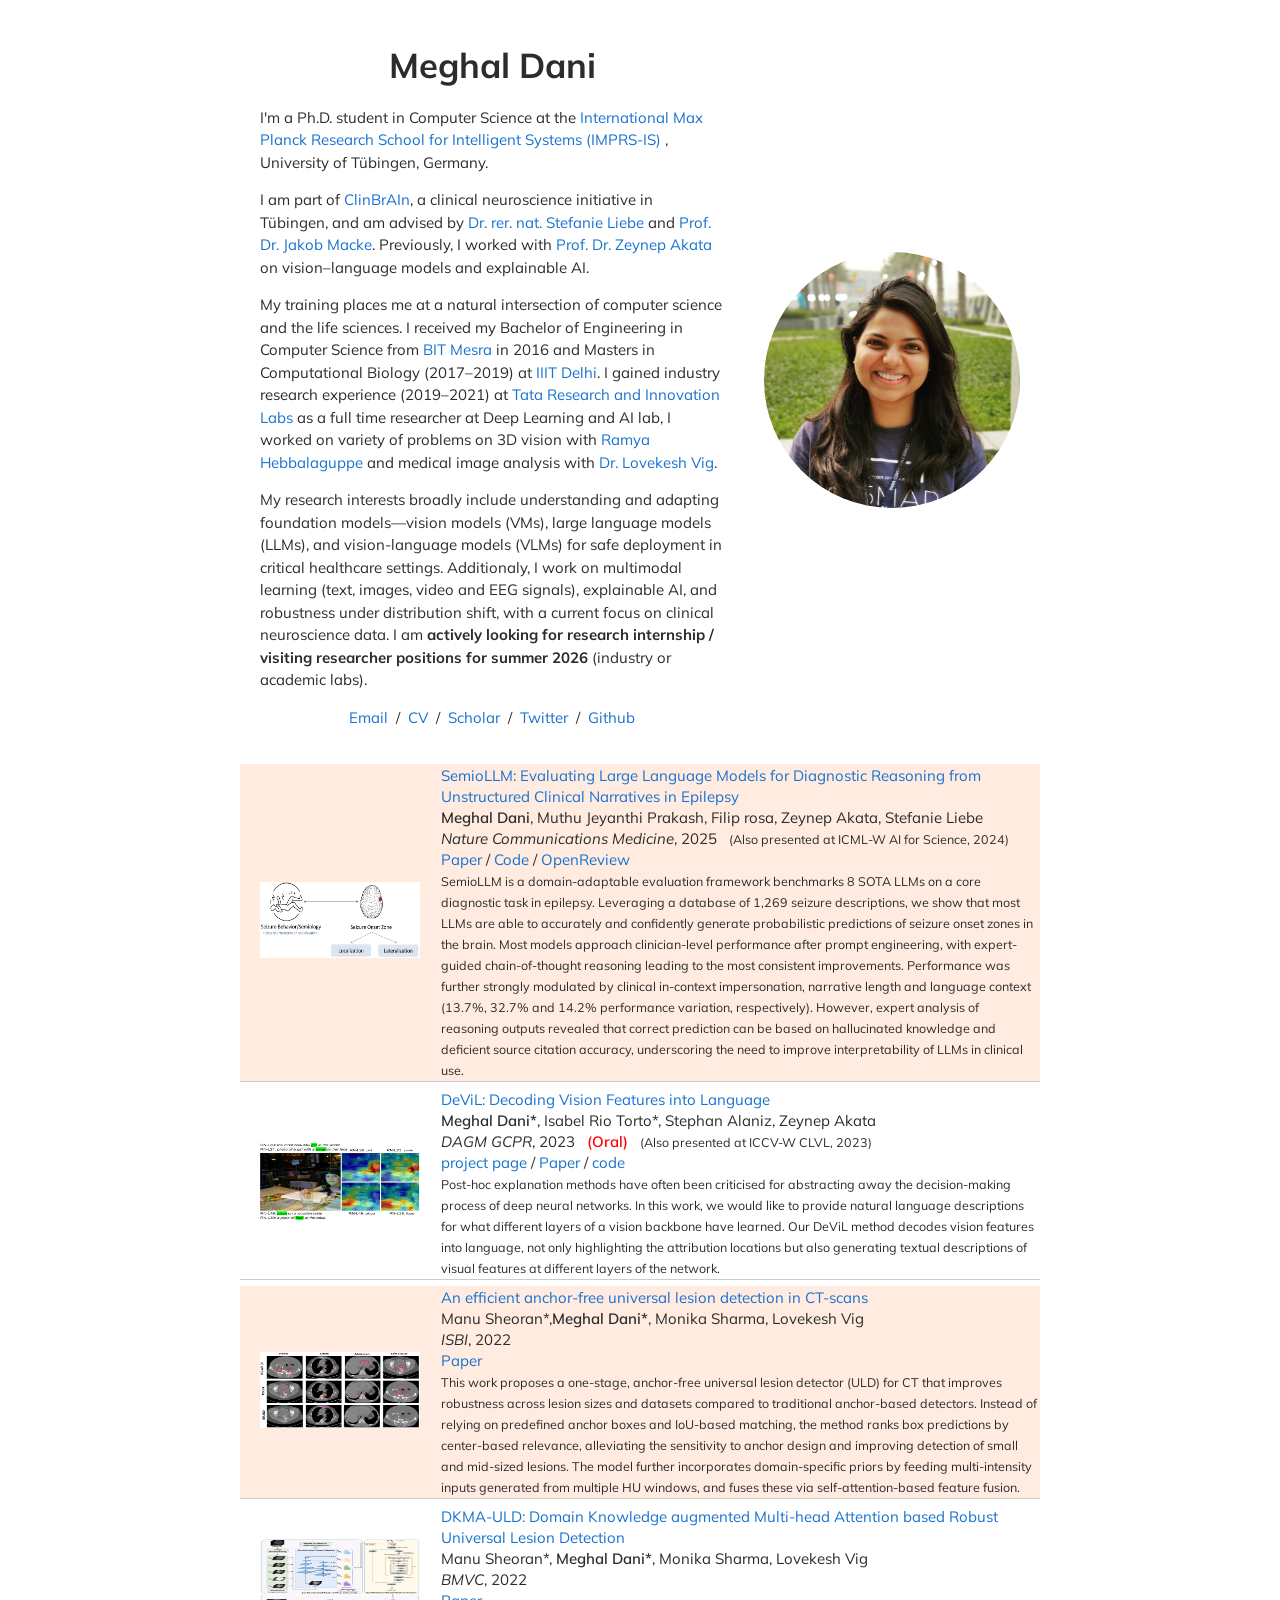
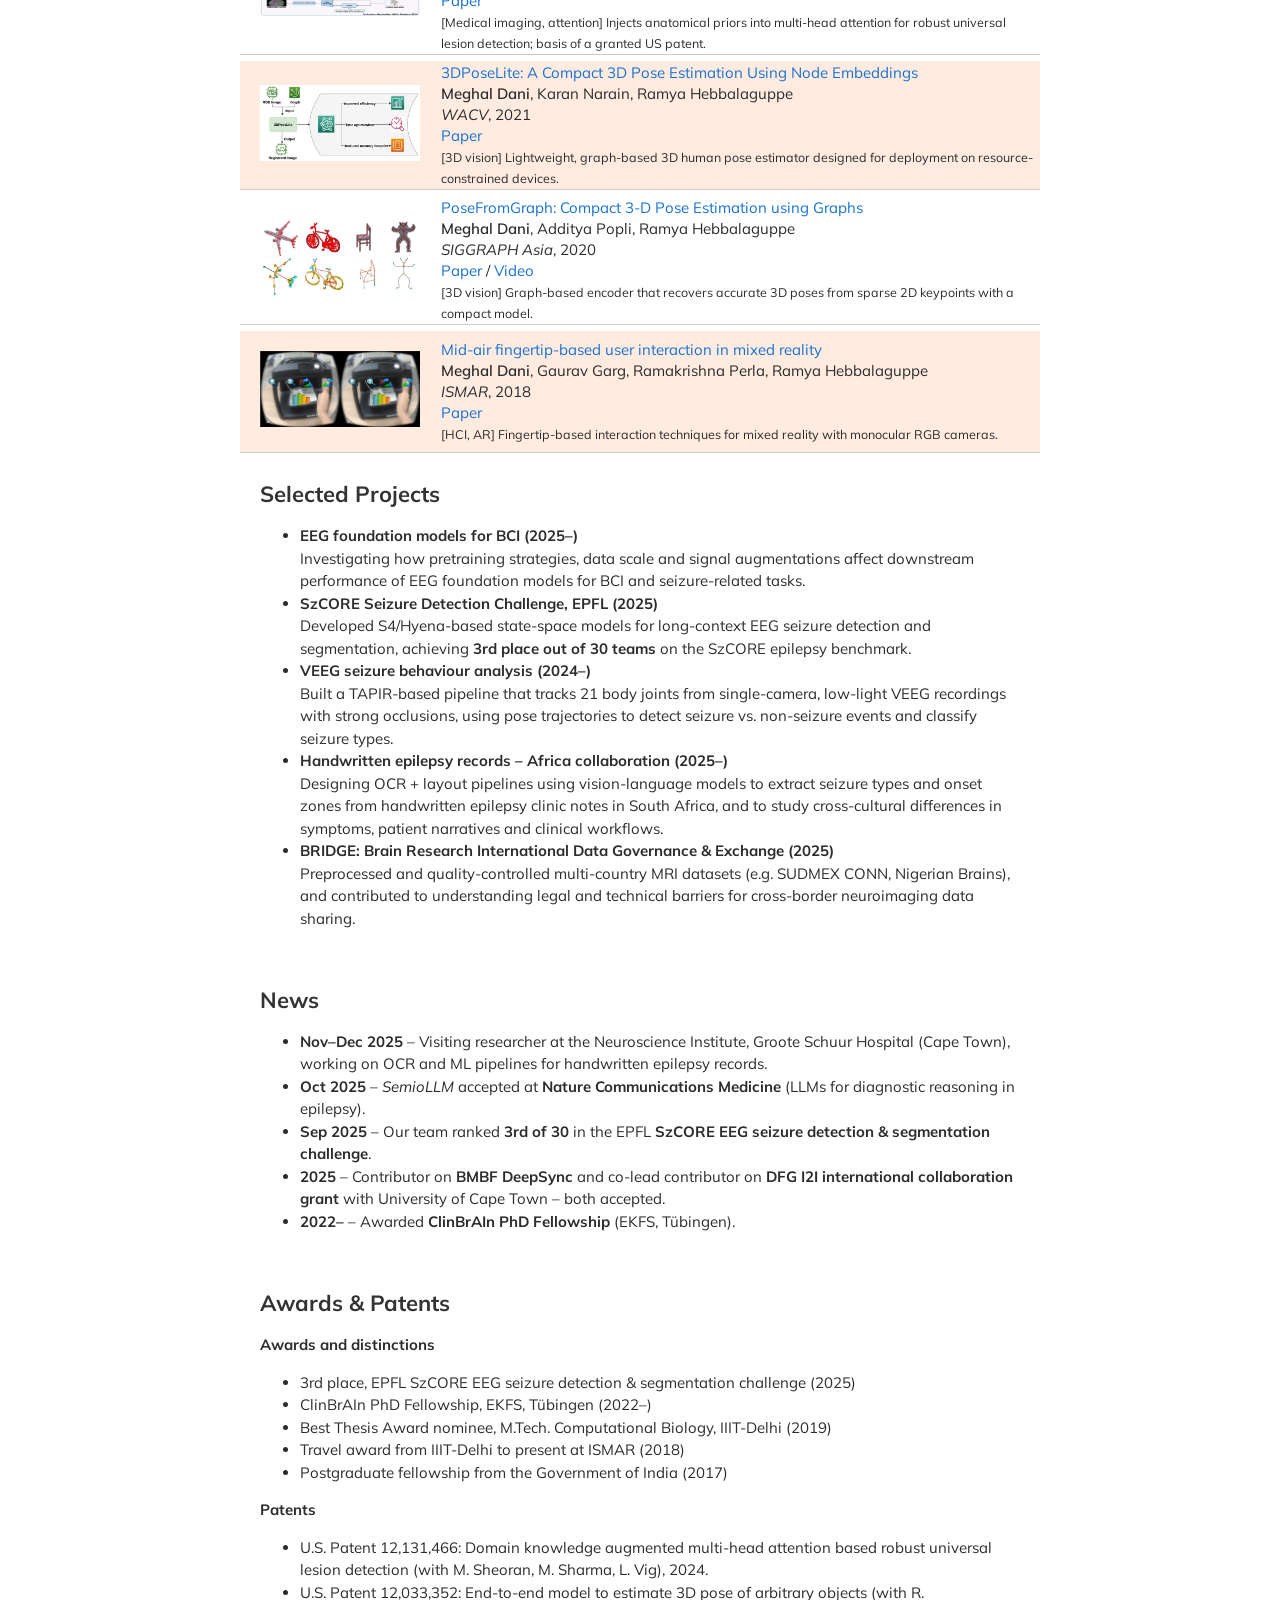
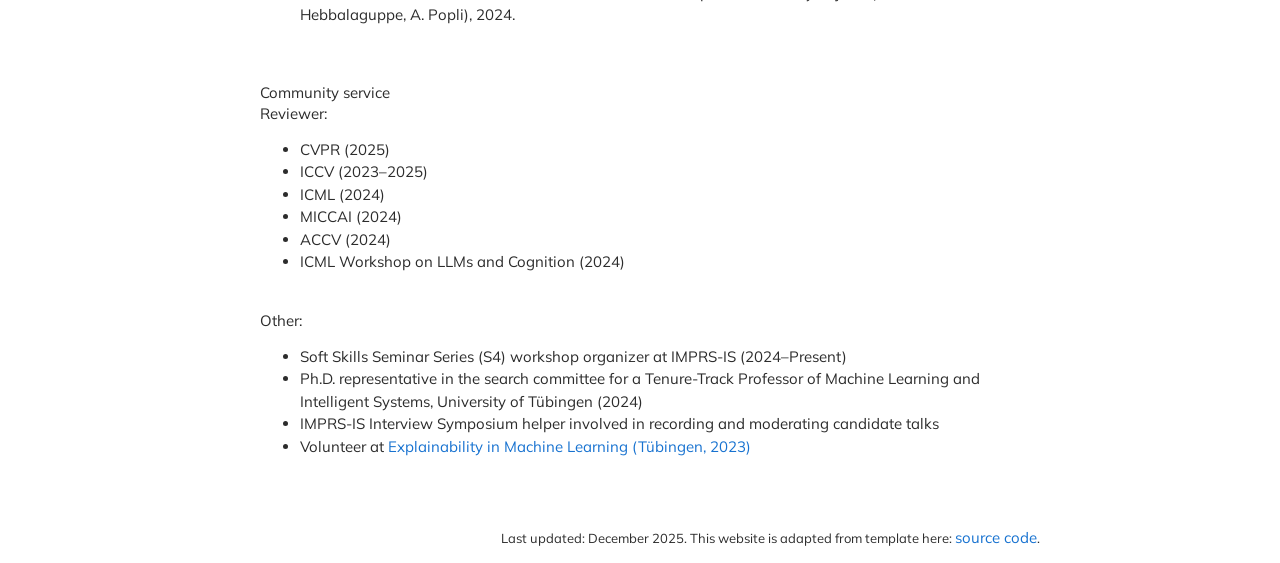
==== commit a5a73e86: "updated till ISBI work" ====
--- a/index.html
+++ b/index.html
@@ -76,7 +76,7 @@
         Muthu Jeyanthi Prakash, Filip rosa, Zeynep Akata, Stefanie Liebe
         <br>                    
         <em>Nature Communications Medicine</em>, 2025 &nbsp; 
-        <span style="font-size:smaller;">(Also presented at ICML AI for Science Workshop, 2024)</span>
+        <span style="font-size:smaller;">(Also presented at ICML-W AI for Science, 2024)</span>
         <br>
         <a href="https://arxiv.org/pdf/2407.03004">Paper</a>
         /
@@ -106,7 +106,7 @@
         <strong>Meghal Dani*</strong>, Isabel Rio Torto*, Stephan Alaniz, Zeynep Akata	
         <br>
         <em>DAGM GCPR</em>, 2023 &nbsp; <font color="red"><strong>(Oral)</strong></font> &nbsp; 
-        <span style="font-size:smaller;">(Also presented at ICCV-CLVL Workshop, 2023)</span>
+        <span style="font-size:smaller;">(Also presented at ICCV-W CLVL, 2023)</span>
         <br>
         <a href="https://www.eml-unitue.de/publication/devil">project page</a>
         /
@@ -115,7 +115,7 @@
         <a href="https://github.com/ExplainableML/DeViL">code</a>
         <br>
         <span style="font-size:smaller;">
-          [Vision-language] We decode vision transformer features directly into language, probing how visual representations align with text.
+          Post-hoc explanation methods have often been criticised for abstracting away the decision-making process of deep neural networks. In this work, we would like to provide natural language descriptions for what different layers of a vision backbone have learned. Our DeViL method decodes vision features into language, not only highlighting the attribution locations but also generating textual descriptions of visual features at different layers of the network.
         </span>
       </td>
     </tr>
@@ -140,7 +140,7 @@
         <a href="https://arxiv.org/abs/2203.16074">Paper</a>
         <br>
         <span style="font-size:smaller;">
-          [Medical imaging] Universal, anchor-free lesion detector for CT achieving high sensitivity while remaining efficient for deployment.
+          This work proposes a one-stage, anchor-free universal lesion detector (ULD) for CT that improves robustness across lesion sizes and datasets compared to traditional anchor-based detectors. Instead of relying on predefined anchor boxes and IoU-based matching, the method ranks box predictions by center-based relevance, alleviating the sensitivity to anchor design and improving detection of small and mid-sized lesions. The model further incorporates domain-specific priors by feeding multi-intensity inputs generated from multiple HU windows, and fuses these via self-attention-based feature fusion.
         </span>
       </td>
     </tr>
